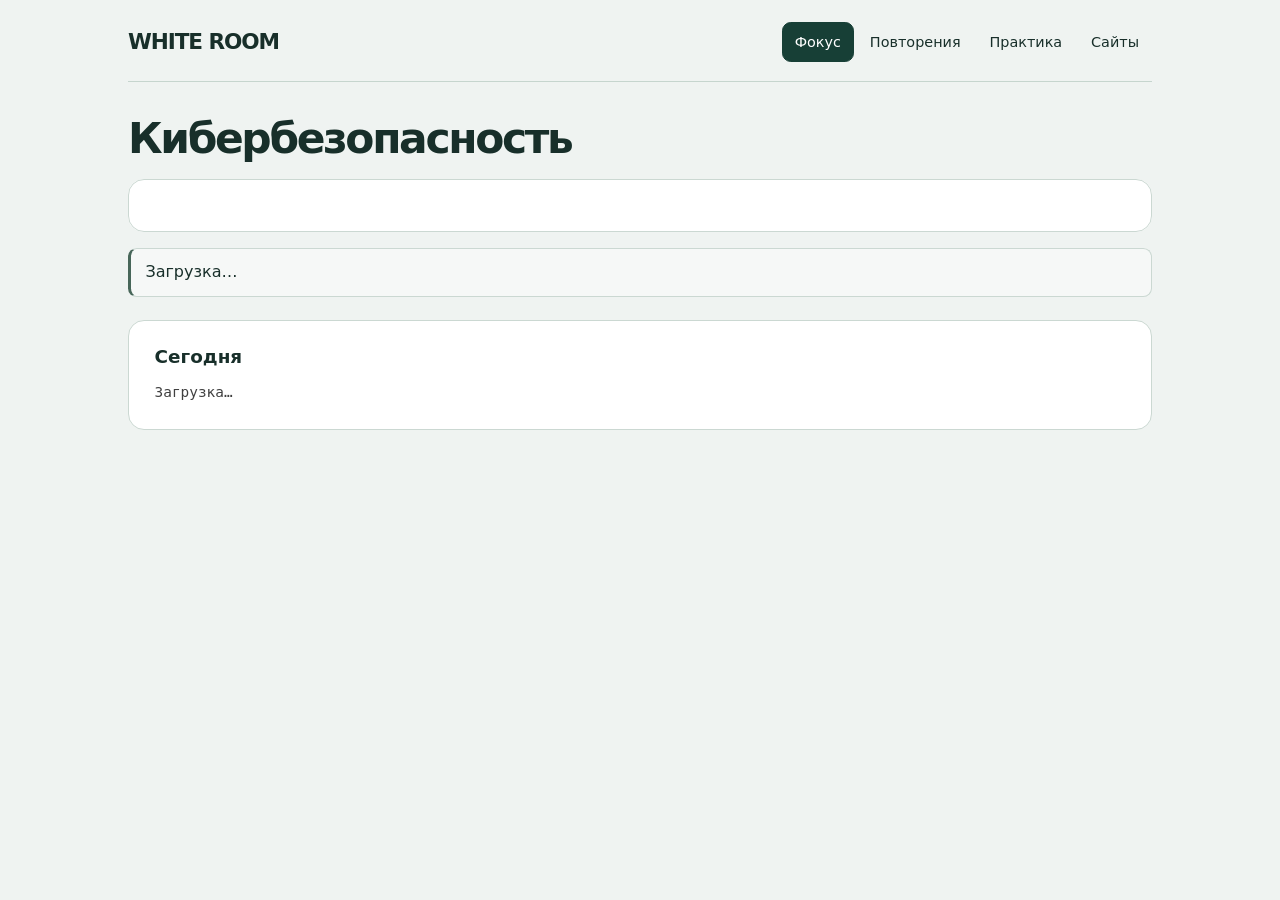
==== whiteroom-app/ui/index.html @ 2ef31a09 "Первый коммит: WHITE ROOM на этапе M1 Ядро на Rust (SQLite, FSRS, трекер окон, песочница, задачи pwn" ====
<!doctype html>
<html lang="ru">
<head>
  <meta charset="utf-8">
  <meta name="viewport" content="width=device-width, initial-scale=1">
  <title>WHITE ROOM</title>
  <link rel="stylesheet" href="style.css">
  <link rel="stylesheet" href="theme.css">
  <script src="app.js" defer></script>
</head>
<body>
  <main>
    <header>
      <h1>WHITE ROOM</h1>
      <nav aria-label="Разделы">
        <button type="button" aria-controls="study" aria-pressed="true">Фокус</button>
        <button type="button" aria-controls="reviews" aria-pressed="false">Повторения</button>
        <button type="button" aria-controls="practice" aria-pressed="false">Практика</button>
        <button type="button" aria-controls="sites" aria-pressed="false">Сайты</button>
      </nav>
    </header>
    <section id="study" aria-label="Сессия">
      <h2 class="section-title">Кибербезопасность</h2>
      <fieldset id="study-controls">
        <form id="start-study" hidden>
          <fieldset><legend>Режим фокуса</legend><div id="focus-modes"></div></fieldset>
          <div class="focus-settings">
            <label>Направление<select name="direction" required></select></label>
            <label>Тема сессии<input name="topic" placeholder="По желанию" maxlength="200"></label>
          </div>
          <fieldset><legend>Запись в этой сессии</legend>
            <label><input id="capture-window" type="checkbox"> Окна и их заголовки</label>
            <label><input id="capture-browser" type="checkbox"> Вкладки и выдержки с учебных сайтов</label>
          </fieldset>
          <button class="primary">Начать сессию</button>
        </form>
        <div id="active-study" hidden>
          <p id="active-focus"></p>
          <h2 id="study-topic"></h2>
          <div id="capture-status"></div>
          <p><time id="timer"></time></p>
          <button type="button" id="stop-study">Закончить</button>
        </div>
        <button type="button" id="reload-study" hidden>Обновить</button>
      </fieldset>
      <p class="notice" id="study-message" role="status">Загрузка…</p>
      <div id="study-summary" hidden>
        <h2>Активность за сессию</h2>
        <pre id="focus-log"></pre>
        <p>Дальше: <code>whiteroom review</code> — вопросы по сессии, <code>whiteroom practice pwn|math</code> — задача по теме (нужен ключ API).</p>
      </div>
      <section id="recent-focus" hidden>
        <h2>Последние фокус-сессии</h2><ul id="focus-history"></ul>
      </section>
      <section aria-labelledby="today-heading">
        <h2 id="today-heading">Сегодня</h2>
        <pre id="today" aria-live="polite">Загрузка…</pre>
      </section>
    </section>
    <section id="reviews" aria-label="Повторения" hidden>
      <fieldset id="review-content"></fieldset>
      <p class="notice" id="review-message" role="status"></p>
    </section>
    <section id="practice" aria-label="Практика" hidden>
      <fieldset id="practice-controls">
        <ul id="challenge-list"></ul>
        <div id="challenge-detail"></div>
      </fieldset>
      <p class="notice" id="practice-message" role="status"></p>
    </section>
    <section id="sites" aria-label="Сайты" hidden>
      <p>Блокируются в Chromium только во время сессии.</p>
      <fieldset id="site-controls">
        <form id="add-site">
          <label>Домен <input name="domain" placeholder="youtube.com" required></label>
          <button>Добавить</button>
        </form>
        <ul id="site-list"></ul>
      </fieldset>
      <p class="notice" id="sites-message" role="status"></p>
    </section>
  </main>
</body>
</html>
---- whiteroom-app/ui/style.css ----
:root {
  color-scheme: light;
  background: #fff;
  color: #171717;
  font-family: system-ui, sans-serif;
}

body {
  margin: 0;
}

main {
  max-width: 46rem;
  margin: 0 auto;
  padding: 3.75rem clamp(1.25rem, 6vw, 4rem);
}

header {
  display: flex;
  align-items: center;
  justify-content: space-between;
  flex-wrap: wrap;
  gap: 1rem;
  margin-bottom: 2.75rem;
}

h1 {
  margin: 0;
  font-size: clamp(2rem, 6vw, 3.5rem);
  font-weight: 650;
  letter-spacing: -0.055em;
  line-height: 1.05;
}

button {
  padding: 0.55rem 0.9rem;
  border: 1px solid #a3a3a3;
  background: #fff;
  color: inherit;
  font: inherit;
  font-size: 0.9rem;
  cursor: pointer;
}

button:hover:enabled {
  background: #f4f4f4;
}

button:disabled {
  opacity: 0.55;
  cursor: wait;
}

section {
  border-top: 1px solid #ddd;
  padding: 1.4rem 0 2rem;
}

h2 {
  margin: 0 0 0.85rem;
  font-size: 1.15rem;
  font-weight: 600;
}

pre {
  margin: 0;
  color: #404040;
  font: 0.9rem/1.6 ui-monospace, monospace;
  white-space: pre-wrap;
  overflow-wrap: anywhere;
}

nav, form, .command {
  display: flex;
  flex-wrap: wrap;
  align-items: center;
  gap: 0.65rem;
}

nav button[aria-pressed="true"],
nav button[aria-pressed="true"]:hover:enabled {
  border-color: #171717;
  background: #171717;
  color: #fff;
}

fieldset {
  border: 0;
  min-inline-size: 0;
  margin: 0;
  padding: 0;
}

input {
  box-sizing: border-box;
  max-width: 100%;
  padding: 0.5rem 0.65rem;
  border: 1px solid #a3a3a3;
  color: inherit;
  background: #fff;
  font: inherit;
}

input[type="number"] {
  width: 5rem;
}

p {
  line-height: 1.55;
  overflow-wrap: anywhere;
}

.notice:empty, [role="status"]:empty {
  display: none;
}

#study-summary, #study section, #challenge-detail:not(:empty), #review-content form {
  margin-top: 1.4rem;
}

#study > section {
  padding-bottom: 0;
}

#timer {
  font-variant-numeric: tabular-nums;
}

.prose {
  white-space: pre-wrap;
  overflow-wrap: anywhere;
}

ul {
  list-style: none;
  margin: 0;
  padding: 0;
}

#site-list li, .command {
  justify-content: space-between;
  border-bottom: 1px solid #ddd;
  padding: 0.65rem 0;
}

#site-list li {
  display: flex;
  align-items: center;
  gap: 1rem;
  overflow-wrap: anywhere;
}

.challenge {
  display: block;
  width: 100%;
  border: 0;
  border-bottom: 1px solid #ddd;
  padding: 0.65rem 0.5rem;
  text-align: left;
  overflow-wrap: anywhere;
}

.challenge[aria-expanded="true"] {
  background: #f4f4f4;
}

.challenge small {
  display: block;
  margin-top: 0.25rem;
  color: #555;
}

[hidden] {
  display: none !important;
}

:root {
  background: #eff3f1;
  color: #182f2a;
  font-family: "Inter", "Noto Sans", system-ui, sans-serif;
}
main { max-width: 64rem; padding: 1.4rem clamp(1rem, 4vw, 3rem) 3rem; }
header { margin-bottom: 2rem; border-bottom: 1px solid #c6d5ce; padding-bottom: 1.15rem; }
h1 { font-size: 1.35rem; font-weight: 800; letter-spacing: -.05em; }
nav { gap: .18rem; }
button, select, input { border-radius: .55rem; }
nav button { background: transparent; border-color: transparent; }
nav button[aria-pressed="true"], nav button[aria-pressed="true"]:hover:enabled { background: #173f36; border-color: #173f36; }
main > section { border: 0; padding: 0; }
.section-title { font-size: clamp(1.75rem, 4vw, 2.65rem); letter-spacing: -.055em; margin-bottom: 1rem; }
#study-controls, #recent-focus, #study-summary, #study > section, #reviews, #practice, #sites {
  background: #fff; border: 1px solid #cbd8d2; border-radius: 1rem; padding: clamp(1rem, 3vw, 1.6rem);
}
#start-study { display: grid; gap: 1.2rem; }
legend, .focus-settings label { font-size: .85rem; font-weight: 650; }
legend { margin-bottom: .65rem; }
#focus-modes { display: grid; grid-template-columns: repeat(3, minmax(0,1fr)); gap: .5rem; }
#focus-modes label { display: flex; align-items: center; gap: .6rem; padding: .9rem; border: 1px solid #cbd8d2; border-radius: .65rem; cursor: pointer; }
#focus-modes input { accent-color: #176552; margin: 0; }
#focus-modes label:has(:checked) { border-color: #25735f; background: #e5f4eb; color: #114d3d; }
.focus-settings { display: grid; grid-template-columns: 1fr 1fr; gap: .8rem; }
.focus-settings label { display: grid; gap: .35rem; }
.focus-settings select, .focus-settings input { width: 100%; min-width: 0; padding: .65rem; font: inherit; font-weight: 400; background: #fff; color: inherit; border: 1px solid #a6b9b0; }
.primary, #stop-study { justify-self: start; background: #185b49; border-color: #185b49; color: white; font-weight: 650; }
.primary:hover:enabled, #stop-study:hover:enabled { background: #104736; }
#active-focus, #focus-history span { color: #476659; font-size: .85rem; }
#timer { font-size: 2rem; letter-spacing: -.05em; }
#focus-history li { display: grid; gap: .25rem; padding: .6rem 0; overflow-wrap: anywhere; }
#focus-history li + li { border-top: 1px solid #dde5df; }
:focus-visible { outline: 3px solid #2978a4; outline-offset: 2px; }
@media (max-width: 600px) {
  #focus-modes { grid-template-columns: repeat(2,minmax(0,1fr)); }
  .focus-settings { grid-template-columns: 1fr; }
  header { margin-bottom: 1rem; }
}
---- whiteroom-app/ui/theme.css ----
/* Дополнительное оформление разделов WHITE ROOM. */

/* Навигация: четыре вкладки помещаются в одну строку и на 360 px. */
nav button { padding: .5rem .75rem; }
nav button:hover:enabled:not([aria-pressed="true"]) { background: #dfe9e4; }

/* Контролы: одинаковая высота; рамки ≥ 3:1 к белому (#a6b9b0 давал 2:1). */
button { min-height: 2.5rem; }
input:not([type="checkbox"], [type="radio"]), select { min-height: 2.75rem; border-color: #7d968b; }
.focus-settings select, .focus-settings input { border-color: #7d968b; font-size: .95rem; }
::placeholder { color: #5f7a6f; opacity: 1; }
fieldset:disabled input, fieldset:disabled select { opacity: .6; cursor: wait; }

/* Выбор режима — главный элемент формы. */
#start-study { gap: 1.4rem; }
#start-study legend { font-size: 1rem; font-weight: 700; margin-bottom: .75rem; }
#focus-modes { gap: .6rem; }
#focus-modes label {
  box-sizing: border-box; min-width: 0; min-height: 3.4rem; padding: .85rem 1rem;
  background: #f7faf8; font-size: 1rem; font-weight: 550; line-height: 1.3; overflow-wrap: break-word;
  transition: border-color .12s, background-color .12s, box-shadow .12s;
}
#focus-modes span { min-width: 0; }
#focus-modes input { flex: none; width: 1.1rem; height: 1.1rem; }
#study-controls:enabled #focus-modes label:hover { border-color: #7d968b; background: #fff; }
#focus-modes label:has(:checked),
#study-controls:enabled #focus-modes label:has(:checked):hover {
  border-color: #185b49; background: #e5f4eb; box-shadow: inset 0 0 0 1px #185b49; color: #114d3d;
}
/* Рамка фокуса — на всей карточке; где :has не работает, остаётся кольцо у радио. */
#focus-modes label:has(:focus-visible) { outline: 3px solid #2978a4; outline-offset: 2px; }
#focus-modes label:has(:focus-visible) input { outline: none; }
/* WebKitGTK 2.54 не даёт :focus-visible после стрелки в группе радио — кольцо пропадало; цена: кольцо видно и после клика. */
#focus-modes label:focus-within { outline: 3px solid #2978a4; outline-offset: 2px; }
#focus-modes label:focus-within input { outline: none; }
#study-controls:disabled #focus-modes label { opacity: .6; cursor: wait; }
.primary { min-height: 2.9rem; padding: .7rem 1.4rem; font-size: .95rem; }

/* Источники записи: столбик строк с галочкой; выключено по умолчанию. */
#start-study label:has(> [type="checkbox"]) {
  display: flex; align-items: flex-start; gap: .65rem; padding: .7rem .9rem; margin-top: .45rem;
  border: 1px solid #cbd8d2; border-radius: .65rem; line-height: 1.4; overflow-wrap: break-word; cursor: pointer;
}
#start-study [type="checkbox"] { flex: none; width: 1.1rem; height: 1.1rem; margin: .1rem 0 0; accent-color: #176552; }
#study-controls:enabled #start-study label:has(> [type="checkbox"]):hover { border-color: #7d968b; }
#start-study label:has(> :checked) { border-color: #185b49; background: #e5f4eb; color: #114d3d; }
#start-study label:has(> [type="checkbox"]:focus-visible) { outline: 3px solid #2978a4; outline-offset: 2px; }
#start-study label:has(> [type="checkbox"]:focus-visible) input { outline: none; }
#study-controls:disabled #start-study label:has(> [type="checkbox"]) { opacity: .6; cursor: wait; }

/* Статус источников в идущей сессии: подпись слева, кнопка отзыва справа. */
#capture-status p {
  display: flex; flex-wrap: wrap; align-items: center; justify-content: space-between; gap: .4rem .8rem;
  margin: 0; padding: .45rem 0; border-bottom: 1px solid #dde5df; color: #476659; font-size: .9rem;
}
#capture-status p:first-child { border-top: 1px solid #dde5df; margin-top: .4rem; }
#capture-status button { flex: none; }

/* Активная сессия: таймер крупно, длинная тема переносится. */
#active-study { display: grid; gap: .4rem; }
#active-study p, #active-study h2 { margin: 0; }
#study-topic { font-size: clamp(1.2rem, 3vw, 1.5rem); line-height: 1.3; overflow-wrap: anywhere; }
#timer { display: block; font-size: clamp(2.75rem, 10vw, 4.5rem); font-weight: 300; line-height: 1.1; color: #114d3d; }
#stop-study { justify-self: start; margin-top: .6rem; }

/* Сообщения: заметная плашка; ошибки и информация пока выглядят одинаково. */
.notice {
  margin: 1rem 0 0; padding: .7rem .9rem; border: 1px solid #cbd8d2; border-left: 3px solid #476659;
  border-radius: .55rem; background: #f6f8f7; overflow-wrap: anywhere;
}

/* Код и журналы. */
#focus-log, #review-content pre { padding: .75rem .9rem; border-radius: .5rem; background: #f4f7f5; }
code { overflow-wrap: anywhere; }

/* Формы ответа, флага и домена: подпись над полем не наезжает на рамку фокуса. */
#review-content label, #challenge-detail label, #add-site label {
  display: inline-flex; flex-wrap: wrap; align-items: center; gap: .4rem .6rem; max-width: 100%;
}
#review-content label input, #challenge-detail label input, #add-site input { flex: 1 1 12rem; min-width: 0; }
#review-content > button, #challenge-detail > button { margin-top: .5rem; }
#review-content form, #challenge-detail form { margin-top: .9rem; }

/* Практика: список задач. */
.challenge { border-radius: .5rem; border-bottom-color: #dde5df; padding: .75rem; }
.challenge:hover:enabled { background: #f2f6f4; }
.challenge[aria-expanded="true"], .challenge[aria-expanded="true"]:hover:enabled {
  background: #e5f4eb; box-shadow: inset 3px 0 #185b49;
}
.challenge small { color: #476659; }
.command { border-bottom-color: #dde5df; }
.command code { min-width: 0; }

/* Сайты: кнопка «Убрать» не сжимается в столбик. */
#site-list li { border-bottom-color: #dde5df; }
#site-list button, .command button { flex: none; }

@media (max-width: 420px) {
  #focus-modes { grid-template-columns: 1fr; }
  #focus-modes label { min-height: 0; padding: .75rem .9rem; }
  .primary, #stop-study { justify-self: stretch; }
  nav button { padding: .45rem .55rem; font-size: .85rem; }
}
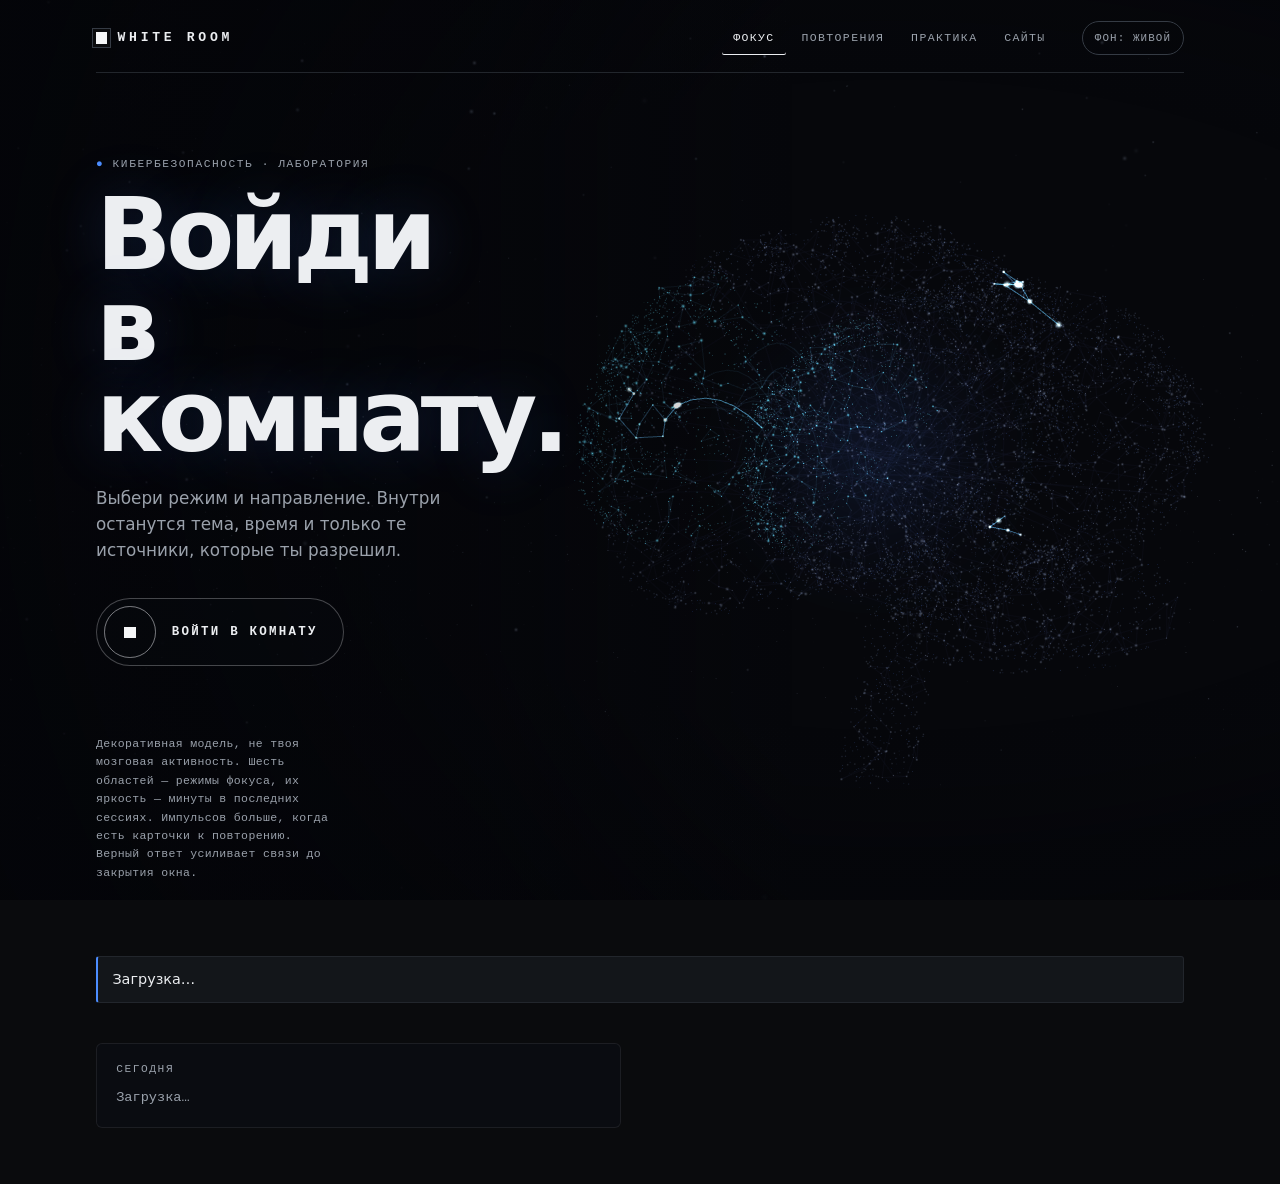
==== commit 91db1446: "Обновить интерфейс WHITE ROOM и добавить живой фон" ====
--- a/whiteroom-app/ui/index.html
+++ b/whiteroom-app/ui/index.html
@@ -6,27 +6,48 @@
   <title>WHITE ROOM</title>
   <link rel="stylesheet" href="style.css">
   <link rel="stylesheet" href="theme.css">
+  <script src="field.js" defer></script>
   <script src="app.js" defer></script>
 </head>
 <body>
+  <canvas id="field" aria-hidden="true"></canvas>
   <main>
     <header>
-      <h1>WHITE ROOM</h1>
+      <h1><span class="mark" aria-hidden="true"></span>WHITE ROOM</h1>
       <nav aria-label="Разделы">
         <button type="button" aria-controls="study" aria-pressed="true">Фокус</button>
         <button type="button" aria-controls="reviews" aria-pressed="false">Повторения</button>
         <button type="button" aria-controls="practice" aria-pressed="false">Практика</button>
         <button type="button" aria-controls="sites" aria-pressed="false">Сайты</button>
       </nav>
+      <button type="button" id="motion" class="motion">Фон: живой</button>
     </header>
     <section id="study" aria-label="Сессия">
-      <h2 class="section-title">Кибербезопасность</h2>
-      <fieldset id="study-controls">
+      <div class="stage">
+        <div class="deck">
+          <p class="eyebrow">Кибербезопасность · лаборатория</p>
+          <h2 class="section-title">Войди<br>в комнату.</h2>
+          <p class="lede">Выбери режим и направление. Внутри останутся тема, время и только те источники, которые ты разрешил.</p>
+          <button type="button" id="open-setup" class="enter"><span class="aperture" aria-hidden="true"></span>Войти в комнату</button>
+          <dl id="readouts" class="readouts"></dl>
+          <p class="legend">Декоративная модель, не твоя мозговая активность. Шесть областей — режимы фокуса, их яркость — минуты в последних сессиях. Импульсов больше, когда есть карточки к повторению. Верный ответ усиливает связи до закрытия окна.</p>
+        </div>
+        <fieldset id="study-controls">
         <form id="start-study" hidden>
+          <div class="protocol-head">
+            <p class="eyebrow">Протокол сессии</p>
+            <button type="button" id="close-setup">Назад</button>
+          </div>
           <fieldset><legend>Режим фокуса</legend><div id="focus-modes"></div></fieldset>
           <div class="focus-settings">
             <label>Направление<select name="direction" required></select></label>
             <label>Тема сессии<input name="topic" placeholder="По желанию" maxlength="200"></label>
+            <label>Цель по времени<select id="focus-goal">
+              <option value="0">Без лимита</option>
+              <option value="25">25 мин</option>
+              <option value="50">50 мин</option>
+              <option value="90">90 мин</option>
+            </select></label>
           </div>
           <fieldset><legend>Запись в этой сессии</legend>
             <label><input id="capture-window" type="checkbox"> Окна и их заголовки</label>
@@ -37,25 +58,36 @@
         <div id="active-study" hidden>
           <p id="active-focus"></p>
           <h2 id="study-topic"></h2>
+          <div class="dial">
+            <svg viewBox="0 0 200 200" aria-hidden="true">
+              <circle class="track" cx="100" cy="100" r="94"></circle>
+              <circle id="dial-progress" class="progress" cx="100" cy="100" r="94" pathLength="1"></circle>
+            </svg>
+            <p><time id="timer"></time></p>
+            <p id="dial-goal"></p>
+          </div>
           <div id="capture-status"></div>
-          <p><time id="timer"></time></p>
           <button type="button" id="stop-study">Закончить</button>
         </div>
-        <button type="button" id="reload-study" hidden>Обновить</button>
-      </fieldset>
+        </fieldset>
+      </div>
+      <button type="button" id="skip-entry">Пропустить переход · Esc</button>
+      <button type="button" id="reload-study" hidden>Обновить</button>
       <p class="notice" id="study-message" role="status">Загрузка…</p>
       <div id="study-summary" hidden>
         <h2>Активность за сессию</h2>
         <pre id="focus-log"></pre>
         <p>Дальше: <code>whiteroom review</code> — вопросы по сессии, <code>whiteroom practice pwn|math</code> — задача по теме (нужен ключ API).</p>
       </div>
-      <section id="recent-focus" hidden>
-        <h2>Последние фокус-сессии</h2><ul id="focus-history"></ul>
-      </section>
-      <section aria-labelledby="today-heading">
-        <h2 id="today-heading">Сегодня</h2>
-        <pre id="today" aria-live="polite">Загрузка…</pre>
-      </section>
+      <div class="logs">
+        <section id="recent-focus" hidden>
+          <h2>Последние фокус-сессии</h2><ul id="focus-history"></ul>
+        </section>
+        <section aria-labelledby="today-heading">
+          <h2 id="today-heading">Сегодня</h2>
+          <pre id="today" aria-live="polite">Загрузка…</pre>
+        </section>
+      </div>
     </section>
     <section id="reviews" aria-label="Повторения" hidden>
       <fieldset id="review-content"></fieldset>
--- a/whiteroom-app/ui/style.css
+++ b/whiteroom-app/ui/style.css
@@ -1,18 +1,70 @@
+/* WHITE ROOM: токены и базовая разметка. Снаружи графитовая лаборатория, внутри сессии белая комната. */
 :root {
+  color-scheme: dark;
+  --bg: #0a0b0d;
+  --bg-2: #101215;
+  --surface: #13161a;
+  --line: #22262c;
+  --line-strong: #353b44;
+  --control-line: #646b76;
+  --text: #eceef1;
+  --muted: #9aa1ab;
+  --faint: #5d646e;
+  --accent: #4c8dff;
+  --accent-soft: rgba(76, 141, 255, .12);
+  --cyan: #62d3e4;
+  --silver: #c4cad2;
+  --door: #f5f6f7;
+  --door-text: #0a0b0d;
+  --ring: #62d3e4;
+
+  --room-bg: #f5f6f7;
+  --room-text: #0b0c0e;
+  --room-muted: #4f5660;
+  --room-line: #d6d9de;
+  --room-accent: #1d5bd8;
+
+  --sans: "Inter", "Adwaita Sans", "Noto Sans", system-ui, sans-serif;
+  --mono: "JetBrains Mono", "JetBrainsMono NF", "iA Writer Mono S", "Noto Sans Mono", ui-monospace, monospace;
+  --radius: 3px;
+  --ease: cubic-bezier(.76, 0, .24, 1);
+
+  background: var(--bg);
+  color: var(--text);
+  font-family: var(--sans);
+}
+
+body {
+  margin: 0;
+  min-height: 100vh;
+  background: var(--bg);
+  color: var(--text);
+  transition: background-color .5s var(--ease), color .5s var(--ease);
+}
+
+/* Внутри сессии меняются только токены, компоненты подстраиваются сами. */
+body.in-room {
   color-scheme: light;
-  background: #fff;
-  color: #171717;
-  font-family: system-ui, sans-serif;
-}
-
-body {
-  margin: 0;
+  --bg: var(--room-bg);
+  --bg-2: #eceef0;
+  --surface: #fff;
+  --line: var(--room-line);
+  --line-strong: #b9bec5;
+  --control-line: #7a818b;
+  --text: var(--room-text);
+  --muted: var(--room-muted);
+  --faint: #9aa0a8;
+  --accent: var(--room-accent);
+  --accent-soft: rgba(29, 91, 216, .08);
+  --door: var(--room-text);
+  --door-text: var(--room-bg);
+  --ring: var(--room-accent);
 }
 
 main {
-  max-width: 46rem;
+  max-width: 68rem;
   margin: 0 auto;
-  padding: 3.75rem clamp(1.25rem, 6vw, 4rem);
+  padding: 1.25rem clamp(1rem, 4vw, 3rem) 3.5rem;
 }
 
 header {
@@ -20,196 +72,138 @@
   align-items: center;
   justify-content: space-between;
   flex-wrap: wrap;
-  gap: 1rem;
-  margin-bottom: 2.75rem;
+  gap: .75rem 1.5rem;
+  margin-bottom: clamp(1.5rem, 5vw, 3rem);
+  padding-bottom: 1rem;
+  border-bottom: 1px solid var(--line);
 }
 
 h1 {
-  margin: 0;
-  font-size: clamp(2rem, 6vw, 3.5rem);
-  font-weight: 650;
-  letter-spacing: -0.055em;
-  line-height: 1.05;
-}
-
-button {
-  padding: 0.55rem 0.9rem;
-  border: 1px solid #a3a3a3;
-  background: #fff;
+  display: flex;
+  align-items: center;
+  gap: .65rem;
+  margin: 0;
+  font: 600 .82rem/1 var(--mono);
+  letter-spacing: .28em;
+}
+
+h2 {
+  margin: 0 0 .85rem;
+  font-size: 1.05rem;
+  font-weight: 600;
+  letter-spacing: -.01em;
+}
+
+p {
+  line-height: 1.55;
+  overflow-wrap: anywhere;
+}
+
+pre {
+  margin: 0;
+  color: var(--muted);
+  font: .85rem/1.65 var(--mono);
+  white-space: pre-wrap;
+  overflow-wrap: anywhere;
+}
+
+code {
+  font-family: var(--mono);
+  font-size: .9em;
+  color: var(--text);
+  overflow-wrap: anywhere;
+}
+
+button, input, select {
+  box-sizing: border-box;
+  max-width: 100%;
+  border: 1px solid var(--control-line);
+  border-radius: var(--radius);
+  background: transparent;
   color: inherit;
   font: inherit;
-  font-size: 0.9rem;
+}
+
+button {
+  min-height: 2.5rem;
+  padding: .55rem .95rem;
+  font-size: .88rem;
   cursor: pointer;
+  transition: background-color .15s, border-color .15s, color .15s;
 }
 
 button:hover:enabled {
-  background: #f4f4f4;
+  border-color: var(--text);
+  background: var(--accent-soft);
 }
 
 button:disabled {
-  opacity: 0.55;
+  opacity: .55;
   cursor: wait;
 }
 
-section {
-  border-top: 1px solid #ddd;
-  padding: 1.4rem 0 2rem;
-}
-
-h2 {
-  margin: 0 0 0.85rem;
-  font-size: 1.15rem;
-  font-weight: 600;
-}
-
-pre {
-  margin: 0;
-  color: #404040;
-  font: 0.9rem/1.6 ui-monospace, monospace;
-  white-space: pre-wrap;
-  overflow-wrap: anywhere;
+input:not([type="checkbox"], [type="radio"]), select {
+  min-height: 2.75rem;
+  padding: .55rem .7rem;
+  background: var(--bg-2);
+}
+
+select option {
+  background: var(--bg-2);
+  color: var(--text);
+}
+
+input[type="number"] {
+  width: 5.5rem;
+}
+
+::placeholder {
+  color: var(--muted);
+  opacity: 1;
+}
+
+fieldset {
+  min-inline-size: 0;
+  margin: 0;
+  padding: 0;
+  border: 0;
+}
+
+legend {
+  padding: 0;
+}
+
+ul {
+  list-style: none;
+  margin: 0;
+  padding: 0;
 }
 
 nav, form, .command {
   display: flex;
   flex-wrap: wrap;
   align-items: center;
-  gap: 0.65rem;
-}
-
-nav button[aria-pressed="true"],
-nav button[aria-pressed="true"]:hover:enabled {
-  border-color: #171717;
-  background: #171717;
-  color: #fff;
-}
-
-fieldset {
-  border: 0;
-  min-inline-size: 0;
-  margin: 0;
-  padding: 0;
-}
-
-input {
-  box-sizing: border-box;
-  max-width: 100%;
-  padding: 0.5rem 0.65rem;
-  border: 1px solid #a3a3a3;
-  color: inherit;
-  background: #fff;
-  font: inherit;
-}
-
-input[type="number"] {
-  width: 5rem;
-}
-
-p {
-  line-height: 1.55;
-  overflow-wrap: anywhere;
+  gap: .65rem;
+}
+
+:focus-visible {
+  outline: 2px solid var(--ring);
+  outline-offset: 3px;
 }
 
 .notice:empty, [role="status"]:empty {
   display: none;
 }
 
-#study-summary, #study section, #challenge-detail:not(:empty), #review-content form {
-  margin-top: 1.4rem;
-}
-
-#study > section {
-  padding-bottom: 0;
+.prose {
+  white-space: pre-wrap;
+  overflow-wrap: anywhere;
 }
 
 #timer {
   font-variant-numeric: tabular-nums;
 }
 
-.prose {
-  white-space: pre-wrap;
-  overflow-wrap: anywhere;
-}
-
-ul {
-  list-style: none;
-  margin: 0;
-  padding: 0;
-}
-
-#site-list li, .command {
-  justify-content: space-between;
-  border-bottom: 1px solid #ddd;
-  padding: 0.65rem 0;
-}
-
-#site-list li {
-  display: flex;
-  align-items: center;
-  gap: 1rem;
-  overflow-wrap: anywhere;
-}
-
-.challenge {
-  display: block;
-  width: 100%;
-  border: 0;
-  border-bottom: 1px solid #ddd;
-  padding: 0.65rem 0.5rem;
-  text-align: left;
-  overflow-wrap: anywhere;
-}
-
-.challenge[aria-expanded="true"] {
-  background: #f4f4f4;
-}
-
-.challenge small {
-  display: block;
-  margin-top: 0.25rem;
-  color: #555;
-}
-
 [hidden] {
   display: none !important;
 }
-
-:root {
-  background: #eff3f1;
-  color: #182f2a;
-  font-family: "Inter", "Noto Sans", system-ui, sans-serif;
-}
-main { max-width: 64rem; padding: 1.4rem clamp(1rem, 4vw, 3rem) 3rem; }
-header { margin-bottom: 2rem; border-bottom: 1px solid #c6d5ce; padding-bottom: 1.15rem; }
-h1 { font-size: 1.35rem; font-weight: 800; letter-spacing: -.05em; }
-nav { gap: .18rem; }
-button, select, input { border-radius: .55rem; }
-nav button { background: transparent; border-color: transparent; }
-nav button[aria-pressed="true"], nav button[aria-pressed="true"]:hover:enabled { background: #173f36; border-color: #173f36; }
-main > section { border: 0; padding: 0; }
-.section-title { font-size: clamp(1.75rem, 4vw, 2.65rem); letter-spacing: -.055em; margin-bottom: 1rem; }
-#study-controls, #recent-focus, #study-summary, #study > section, #reviews, #practice, #sites {
-  background: #fff; border: 1px solid #cbd8d2; border-radius: 1rem; padding: clamp(1rem, 3vw, 1.6rem);
-}
-#start-study { display: grid; gap: 1.2rem; }
-legend, .focus-settings label { font-size: .85rem; font-weight: 650; }
-legend { margin-bottom: .65rem; }
-#focus-modes { display: grid; grid-template-columns: repeat(3, minmax(0,1fr)); gap: .5rem; }
-#focus-modes label { display: flex; align-items: center; gap: .6rem; padding: .9rem; border: 1px solid #cbd8d2; border-radius: .65rem; cursor: pointer; }
-#focus-modes input { accent-color: #176552; margin: 0; }
-#focus-modes label:has(:checked) { border-color: #25735f; background: #e5f4eb; color: #114d3d; }
-.focus-settings { display: grid; grid-template-columns: 1fr 1fr; gap: .8rem; }
-.focus-settings label { display: grid; gap: .35rem; }
-.focus-settings select, .focus-settings input { width: 100%; min-width: 0; padding: .65rem; font: inherit; font-weight: 400; background: #fff; color: inherit; border: 1px solid #a6b9b0; }
-.primary, #stop-study { justify-self: start; background: #185b49; border-color: #185b49; color: white; font-weight: 650; }
-.primary:hover:enabled, #stop-study:hover:enabled { background: #104736; }
-#active-focus, #focus-history span { color: #476659; font-size: .85rem; }
-#timer { font-size: 2rem; letter-spacing: -.05em; }
-#focus-history li { display: grid; gap: .25rem; padding: .6rem 0; overflow-wrap: anywhere; }
-#focus-history li + li { border-top: 1px solid #dde5df; }
-:focus-visible { outline: 3px solid #2978a4; outline-offset: 2px; }
-@media (max-width: 600px) {
-  #focus-modes { grid-template-columns: repeat(2,minmax(0,1fr)); }
-  .focus-settings { grid-template-columns: 1fr; }
-  header { margin-bottom: 1rem; }
-}
--- a/whiteroom-app/ui/theme.css
+++ b/whiteroom-app/ui/theme.css
@@ -1,103 +1,358 @@
-/* Дополнительное оформление разделов WHITE ROOM. */
-
-/* Навигация: четыре вкладки помещаются в одну строку и на 360 px. */
-nav button { padding: .5rem .75rem; }
-nav button:hover:enabled:not([aria-pressed="true"]) { background: #dfe9e4; }
-
-/* Контролы: одинаковая высота; рамки ≥ 3:1 к белому (#a6b9b0 давал 2:1). */
-button { min-height: 2.5rem; }
-input:not([type="checkbox"], [type="radio"]), select { min-height: 2.75rem; border-color: #7d968b; }
-.focus-settings select, .focus-settings input { border-color: #7d968b; font-size: .95rem; }
-::placeholder { color: #5f7a6f; opacity: 1; }
-fieldset:disabled input, fieldset:disabled select { opacity: .6; cursor: wait; }
-
-/* Выбор режима — главный элемент формы. */
-#start-study { gap: 1.4rem; }
-#start-study legend { font-size: 1rem; font-weight: 700; margin-bottom: .75rem; }
-#focus-modes { gap: .6rem; }
+/* Компоненты WHITE ROOM: шапка, карта, вход в комнату, сессия и разделы. */
+
+/* Шапка: знак — белый квадрат, сама комната. */
+.mark {
+  width: .7rem;
+  height: .7rem;
+  background: var(--door);
+  box-shadow: 0 0 0 3px var(--bg), 0 0 0 4px var(--line-strong);
+}
+nav { gap: .15rem; }
+nav button {
+  min-height: 2.25rem;
+  padding: .4rem .7rem;
+  border-color: transparent;
+  color: var(--muted);
+  font: 500 .72rem/1 var(--mono);
+  letter-spacing: .12em;
+  text-transform: uppercase;
+}
+nav button:hover:enabled { border-color: transparent; background: none; color: var(--text); }
+nav button[aria-pressed="true"],
+nav button[aria-pressed="true"]:hover:enabled {
+  border-color: transparent;
+  background: none;
+  color: var(--text);
+  box-shadow: inset 0 -1px var(--text);
+}
+
+.eyebrow, legend, .focus-settings label, #active-focus, #dial-goal, .readouts dt, .logs h2 {
+  font: 500 .7rem/1.4 var(--mono);
+  letter-spacing: .14em;
+  text-transform: uppercase;
+  color: var(--muted);
+}
+.eyebrow { margin: 0 0 1rem; }
+.eyebrow::before { content: "● "; color: var(--accent); }
+.section-title {
+  margin: 0;
+  font-size: clamp(2.3rem, 6.5vw, 4.4rem);
+  font-weight: 600;
+  line-height: .98;
+  letter-spacing: -.045em;
+}
+.lede { max-width: 34ch; margin: 1.4rem 0 2.2rem; color: var(--muted); font-size: 1.05rem; }
+
+.readouts {
+  max-width: 30rem;
+  margin-top: 2.6rem !important;
+  display: grid;
+  grid-template-columns: repeat(3, minmax(0, 1fr));
+  grid-auto-flow: column;
+  grid-template-rows: auto auto;
+  gap: .3rem 1rem;
+  margin: 0;
+}
+.readouts dt { padding-top: .7rem; border-top: 1px solid var(--line-strong); }
+.readouts dd {
+  margin: 0;
+  font: 300 clamp(1.5rem, 4vw, 2.1rem)/1.1 var(--mono);
+  font-variant-numeric: tabular-nums;
+  overflow-wrap: anywhere;
+}
+.readouts small { display: block; margin-top: .2rem; color: var(--muted); font-size: .7rem; letter-spacing: .04em; }
+
+/* Протокол входа. */
+#start-study { display: grid; gap: 1.6rem; }
+legend { margin-bottom: .8rem; }
+#focus-modes { display: grid; grid-template-columns: repeat(2, minmax(0, 1fr)); gap: .5rem; counter-reset: mode; }
 #focus-modes label {
-  box-sizing: border-box; min-width: 0; min-height: 3.4rem; padding: .85rem 1rem;
-  background: #f7faf8; font-size: 1rem; font-weight: 550; line-height: 1.3; overflow-wrap: break-word;
-  transition: border-color .12s, background-color .12s, box-shadow .12s;
+  position: relative; display: flex; align-items: center; gap: .7rem; box-sizing: border-box;
+  min-width: 0; min-height: 3.6rem; padding: .85rem 1rem;
+  border: 1px solid var(--line-strong); border-radius: var(--radius); background: var(--surface);
+  font-weight: 550; line-height: 1.3; overflow-wrap: break-word; cursor: pointer; counter-increment: mode;
+  transition: border-color .15s, background-color .15s, box-shadow .15s;
+}
+#focus-modes label::after {
+  content: counter(mode, decimal-leading-zero); margin-left: auto;
+  font: .68rem var(--mono); color: var(--faint);
 }
 #focus-modes span { min-width: 0; }
-#focus-modes input { flex: none; width: 1.1rem; height: 1.1rem; }
-#study-controls:enabled #focus-modes label:hover { border-color: #7d968b; background: #fff; }
+#focus-modes input { flex: none; width: 1rem; height: 1rem; margin: 0; accent-color: var(--accent); }
+#study-controls:enabled #focus-modes label:hover { border-color: var(--silver); }
 #focus-modes label:has(:checked),
 #study-controls:enabled #focus-modes label:has(:checked):hover {
-  border-color: #185b49; background: #e5f4eb; box-shadow: inset 0 0 0 1px #185b49; color: #114d3d;
-}
+  border-color: var(--accent); background: var(--accent-soft); box-shadow: inset 3px 0 var(--accent);
+}
+#focus-modes label:has(:checked)::after { color: var(--accent); }
 /* Рамка фокуса — на всей карточке; где :has не работает, остаётся кольцо у радио. */
-#focus-modes label:has(:focus-visible) { outline: 3px solid #2978a4; outline-offset: 2px; }
+#focus-modes label:has(:focus-visible) { outline: 2px solid var(--ring); outline-offset: 3px; }
 #focus-modes label:has(:focus-visible) input { outline: none; }
 /* WebKitGTK 2.54 не даёт :focus-visible после стрелки в группе радио — кольцо пропадало; цена: кольцо видно и после клика. */
-#focus-modes label:focus-within { outline: 3px solid #2978a4; outline-offset: 2px; }
+#focus-modes label:focus-within { outline: 2px solid var(--ring); outline-offset: 3px; }
 #focus-modes label:focus-within input { outline: none; }
 #study-controls:disabled #focus-modes label { opacity: .6; cursor: wait; }
-.primary { min-height: 2.9rem; padding: .7rem 1.4rem; font-size: .95rem; }
-
-/* Источники записи: столбик строк с галочкой; выключено по умолчанию. */
+
+.focus-settings { display: grid; grid-template-columns: 1fr 1fr; gap: .8rem; }
+.focus-settings label:nth-child(2) { grid-column: 1 / -1; grid-row: 1; }
+.focus-settings label { display: grid; gap: .45rem; }
+.focus-settings select, .focus-settings input { width: 100%; min-width: 0; font: 400 1rem var(--sans); font-size: .95rem; letter-spacing: 0; text-transform: none; color: var(--text); }
+fieldset:disabled input, fieldset:disabled select { opacity: .6; cursor: wait; }
+
+/* Источники записи: строка с галочкой, выключено по умолчанию. */
 #start-study label:has(> [type="checkbox"]) {
-  display: flex; align-items: flex-start; gap: .65rem; padding: .7rem .9rem; margin-top: .45rem;
-  border: 1px solid #cbd8d2; border-radius: .65rem; line-height: 1.4; overflow-wrap: break-word; cursor: pointer;
-}
-#start-study [type="checkbox"] { flex: none; width: 1.1rem; height: 1.1rem; margin: .1rem 0 0; accent-color: #176552; }
-#study-controls:enabled #start-study label:has(> [type="checkbox"]):hover { border-color: #7d968b; }
-#start-study label:has(> :checked) { border-color: #185b49; background: #e5f4eb; color: #114d3d; }
-#start-study label:has(> [type="checkbox"]:focus-visible) { outline: 3px solid #2978a4; outline-offset: 2px; }
+  display: flex; align-items: flex-start; gap: .7rem; margin-top: .45rem; padding: .75rem .95rem;
+  border: 1px solid var(--line-strong); border-radius: var(--radius); line-height: 1.4; overflow-wrap: break-word; cursor: pointer;
+}
+#start-study [type="checkbox"] { flex: none; width: 1rem; height: 1rem; margin: .15rem 0 0; accent-color: var(--accent); }
+#study-controls:enabled #start-study label:has(> [type="checkbox"]):hover { border-color: var(--silver); }
+#start-study label:has(> :checked) { border-color: var(--accent); background: var(--accent-soft); }
+#start-study label:has(> [type="checkbox"]:focus-visible) { outline: 2px solid var(--ring); outline-offset: 3px; }
 #start-study label:has(> [type="checkbox"]:focus-visible) input { outline: none; }
 #study-controls:disabled #start-study label:has(> [type="checkbox"]) { opacity: .6; cursor: wait; }
 
-/* Статус источников в идущей сессии: подпись слева, кнопка отзыва справа. */
+/* Дверь: единственная белая плоскость снаружи. */
+.primary {
+  justify-self: start; min-height: 3rem; padding: .75rem 1.6rem;
+  border-color: var(--door); background: var(--door); color: var(--door-text);
+  font: 600 .78rem/1 var(--mono); letter-spacing: .16em; text-transform: uppercase;
+}
+.primary:hover:enabled { border-color: var(--door); background: var(--door); color: var(--door-text); box-shadow: 0 0 0 4px var(--bg), 0 0 0 5px var(--door); }
+
+/* Журналы под формой. */
+.logs { display: grid; grid-template-columns: 1fr 1fr; gap: clamp(1rem, 3vw, 2.5rem); margin-top: 2.5rem; }
+.logs > section { min-width: 0; padding-top: 1rem; border-top: 1px solid var(--line); }
+.logs h2 { margin-bottom: .6rem; }
+#focus-history li { display: grid; gap: .2rem; padding: .65rem 0; overflow-wrap: anywhere; }
+#focus-history li + li { border-top: 1px solid var(--line); }
+#focus-history span { color: var(--muted); font: .74rem var(--mono); }
+#study-summary { margin-top: 2rem; padding: 1.25rem; border: 1px solid var(--line); border-radius: var(--radius); background: var(--surface); }
+
+/* Сообщения. */
+.notice {
+  margin: 1.25rem 0 0; padding: .7rem .9rem; border: 1px solid var(--line); border-left: 2px solid var(--accent);
+  border-radius: var(--radius); background: var(--surface); font-size: .9rem; overflow-wrap: anywhere;
+}
+
+/* ───── Комната: всё лишнее уходит, тема и время в центре. ───── */
+body.in-room header nav { opacity: .6; transition: opacity .3s; }
+body.in-room header nav:hover, body.in-room header nav:focus-within { opacity: 1; }
+#active-study {
+  display: grid; justify-items: center; gap: 1rem; min-height: calc(100vh - 10rem);
+  align-content: center; text-align: center;
+}
+/* Содержимое комнаты проявляется, когда свет уже наполовину сменился. */
+#active-study > * { margin: 0; animation: settle .8s var(--ease) .45s both; }
+#active-study > :nth-child(2) { animation-delay: .53s; }
+#active-study > :nth-child(3) { animation-delay: .61s; }
+#active-study > :nth-child(n+4) { animation-delay: .71s; }
+#study-topic {
+  max-width: 22ch; font-size: clamp(1.9rem, 6vw, 3.6rem); font-weight: 600; line-height: 1.05;
+  letter-spacing: -.04em; overflow-wrap: anywhere;
+}
+.dial { position: relative; display: grid; place-content: center; gap: .3rem; width: min(70vw, 19rem); aspect-ratio: 1; margin: 1rem 0; }
+.dial svg { position: absolute; inset: 0; width: 100%; height: 100%; transform: rotate(-90deg); }
+.dial .track { fill: none; stroke: var(--line); stroke-width: 1; }
+.dial .progress {
+  fill: none; stroke: var(--text); stroke-width: 2; stroke-linecap: round;
+  stroke-dasharray: 1; stroke-dashoffset: 1; transition: stroke-dashoffset 1s linear;
+}
+.is-free .dial .progress { stroke: var(--accent); stroke-width: 1; }
+.is-done .dial .progress { stroke: var(--accent); }
+.dial p { margin: 0; }
+#timer { display: block; font: 200 clamp(2rem, 9vw, 3.1rem)/1 var(--mono); letter-spacing: -.03em; }
+#capture-status { display: grid; gap: .35rem; width: min(100%, 28rem); }
 #capture-status p {
   display: flex; flex-wrap: wrap; align-items: center; justify-content: space-between; gap: .4rem .8rem;
-  margin: 0; padding: .45rem 0; border-bottom: 1px solid #dde5df; color: #476659; font-size: .9rem;
-}
-#capture-status p:first-child { border-top: 1px solid #dde5df; margin-top: .4rem; }
-#capture-status button { flex: none; }
-
-/* Активная сессия: таймер крупно, длинная тема переносится. */
-#active-study { display: grid; gap: .4rem; }
-#active-study p, #active-study h2 { margin: 0; }
-#study-topic { font-size: clamp(1.2rem, 3vw, 1.5rem); line-height: 1.3; overflow-wrap: anywhere; }
-#timer { display: block; font-size: clamp(2.75rem, 10vw, 4.5rem); font-weight: 300; line-height: 1.1; color: #114d3d; }
-#stop-study { justify-self: start; margin-top: .6rem; }
-
-/* Сообщения: заметная плашка; ошибки и информация пока выглядят одинаково. */
-.notice {
-  margin: 1rem 0 0; padding: .7rem .9rem; border: 1px solid #cbd8d2; border-left: 3px solid #476659;
-  border-radius: .55rem; background: #f6f8f7; overflow-wrap: anywhere;
-}
-
-/* Код и журналы. */
-#focus-log, #review-content pre { padding: .75rem .9rem; border-radius: .5rem; background: #f4f7f5; }
-code { overflow-wrap: anywhere; }
-
-/* Формы ответа, флага и домена: подпись над полем не наезжает на рамку фокуса. */
+  margin: 0; padding: .45rem 0; border-bottom: 1px solid var(--line); color: var(--muted); font: .76rem var(--mono); text-align: left;
+}
+#capture-status p:first-child { border-top: 1px solid var(--line); }
+#capture-status button { flex: none; min-height: 2.25rem; font-size: .76rem; }
+#stop-study { margin-top: .75rem; padding: .7rem 1.8rem; border-color: var(--text); font: 600 .76rem/1 var(--mono); letter-spacing: .16em; text-transform: uppercase; }
+
+/* ───── Разделы: повторения, практика, сайты. ───── */
+#reviews, #practice, #sites { animation: rise .45s var(--ease) both; }
+#review-content, #practice-controls, #site-controls { padding: clamp(1rem, 3vw, 1.6rem); border: 1px solid var(--line); border-radius: var(--radius); background: var(--surface); }
+#review-content > p:first-child { margin-top: 0; color: var(--muted); font: .74rem var(--mono); letter-spacing: .1em; text-transform: uppercase; }
+#review-content h2.prose, #challenge-detail h2 { font-size: clamp(1.2rem, 3vw, 1.55rem); line-height: 1.3; letter-spacing: -.02em; }
+#focus-log, #review-content pre { padding: .8rem 1rem; border: 1px solid var(--line); border-radius: var(--radius); background: var(--bg-2); }
 #review-content label, #challenge-detail label, #add-site label {
   display: inline-flex; flex-wrap: wrap; align-items: center; gap: .4rem .6rem; max-width: 100%;
 }
 #review-content label input, #challenge-detail label input, #add-site input { flex: 1 1 12rem; min-width: 0; }
 #review-content > button, #challenge-detail > button { margin-top: .5rem; }
-#review-content form, #challenge-detail form { margin-top: .9rem; }
-
-/* Практика: список задач. */
-.challenge { border-radius: .5rem; border-bottom-color: #dde5df; padding: .75rem; }
-.challenge:hover:enabled { background: #f2f6f4; }
-.challenge[aria-expanded="true"], .challenge[aria-expanded="true"]:hover:enabled {
-  background: #e5f4eb; box-shadow: inset 3px 0 #185b49;
-}
-.challenge small { color: #476659; }
-.command { border-bottom-color: #dde5df; }
+#review-content form, #challenge-detail form { margin-top: 1rem; }
+#review-content form > button, #challenge-detail form > button, #add-site > button { border-color: var(--door); background: var(--door); color: var(--door-text); }
+
+#challenge-list li + li { border-top: 1px solid var(--line); }
+.challenge {
+  display: block; width: 100%; padding: .8rem .75rem; border: 0; border-radius: 0;
+  text-align: left; font-size: .95rem; overflow-wrap: anywhere;
+}
+.challenge:hover:enabled { border: 0; background: var(--accent-soft); }
+.challenge[aria-expanded="true"], .challenge[aria-expanded="true"]:hover:enabled { background: var(--accent-soft); box-shadow: inset 2px 0 var(--accent); }
+.challenge small { display: block; margin-top: .3rem; color: var(--muted); font: .72rem var(--mono); }
+#challenge-detail:not(:empty) { margin-top: 1.5rem; padding-top: 1.5rem; border-top: 1px solid var(--line); }
+.command { justify-content: space-between; padding: .65rem 0; border-bottom: 1px solid var(--line); }
 .command code { min-width: 0; }
-
-/* Сайты: кнопка «Убрать» не сжимается в столбик. */
-#site-list li { border-bottom-color: #dde5df; }
+#sites > p:first-child { margin-top: 0; color: var(--muted); }
+#site-list { margin-top: 1rem; }
+#site-list li { display: flex; align-items: center; justify-content: space-between; gap: 1rem; padding: .65rem 0; border-bottom: 1px solid var(--line); font-family: var(--mono); font-size: .88rem; overflow-wrap: anywhere; }
 #site-list button, .command button { flex: none; }
 
+/* ───── Движение. ───── */
+@keyframes rise { from { opacity: 0; transform: translateY(10px); } }
+@keyframes settle { from { opacity: 0; transform: translateY(14px); filter: blur(4px); } }
+@keyframes appear { from { opacity: 0; } }
+@keyframes drift { to { transform: rotate(360deg); } }
+@keyframes pulse { 0% { opacity: .7; transform: scale(1); } 100% { opacity: 0; transform: scale(1.6); } }
+
+@media (prefers-reduced-motion: reduce) {
+  *, *::before, *::after { animation: none !important; transition: none !important; }
+}
+
+@media (max-width: 760px) {
+  .deck { padding-top: 28vh; }
+  .lede { margin-bottom: 1.6rem; }
+  body.setup #study-controls { padding: 1.1rem; }
+  #focus-modes { grid-template-columns: repeat(2, minmax(0, 1fr)); }
+  .focus-settings { grid-template-columns: 1fr; }
+  .logs { grid-template-columns: 1fr; }
+}
+
 @media (max-width: 420px) {
+  header { margin-bottom: 1.25rem; }
+  nav button { padding: .4rem .45rem; letter-spacing: .06em; }
   #focus-modes { grid-template-columns: 1fr; }
   #focus-modes label { min-height: 0; padding: .75rem .9rem; }
+  .readouts { gap: .3rem .6rem; }
   .primary, #stop-study { justify-self: stretch; }
-  nav button { padding: .45rem .55rem; font-size: .85rem; }
-}
+  #active-study { min-height: calc(100vh - 7rem); }
+}
+
+/* ───── Поле: живой фон за всем интерфейсом. ───── */
+#field { position: fixed; inset: 0; z-index: -2; width: 100vw; height: 100vh; display: block; }
+body::before {
+  content: ""; position: fixed; inset: 0; z-index: -1; pointer-events: none;
+  background:
+    radial-gradient(120% 90% at 70% 45%, transparent 40%, rgba(3, 4, 8, .75) 100%),
+    linear-gradient(to bottom, rgba(6, 8, 14, .55), transparent 22%, transparent 70%, rgba(6, 7, 11, .9));
+  transition: opacity .8s var(--ease);
+}
+body.in-room::before { opacity: 0; }
+@media (min-width: 761px) {
+  body:not(.setup)::before { background: linear-gradient(90deg, rgba(4, 5, 9, .82), rgba(4, 5, 9, .45) 38%, transparent 62%), radial-gradient(120% 90% at 70% 45%, transparent 40%, rgba(3, 4, 8, .75) 100%); }
+}
+/* Фон body рисуется поверх слоёв с отрицательным z-index, поэтому при живом поле он прозрачный. */
+body:not(.no-field) { background: transparent; }
+body.no-field #field { display: none; }
+body.no-field { background: radial-gradient(90% 70% at 70% 40%, #101a2e 0%, #07090f 55%, #050608 100%) fixed; }
+body.no-field.in-room { background: var(--room-bg); }
+
+/* Сцена: приветствие и протокол сессии в одной ячейке, сменяют друг друга. */
+.stage { display: grid; min-height: calc(100vh - 8rem); align-items: center; }
+.stage > * { grid-area: 1 / 1; min-width: 0; }
+.deck {
+  max-width: 34rem; padding: 4vh 0 6vh;
+  transition: opacity .55s var(--ease), transform .7s var(--ease), filter .55s, visibility 0s linear 0s;
+  animation: rise 1.1s var(--ease) .15s both;
+}
+.section-title { font-size: clamp(3rem, 8.5vw, 6.2rem); line-height: .92; letter-spacing: -.055em; text-shadow: 0 0 60px rgba(76, 141, 255, .18); }
+.legend { max-width: 34ch; margin: 1.4rem 0 0; color: var(--muted); font: .72rem/1.6 var(--mono); letter-spacing: .03em; }
+
+/* Дверь: круглая апертура, которая раскрывается при наведении. */
+.enter {
+  display: inline-flex; align-items: center; gap: 1rem; min-height: 0; padding: .45rem 1.6rem .45rem .45rem;
+  border: 1px solid rgba(236, 238, 241, .28); border-radius: 999px; background: rgba(10, 12, 18, .35);
+  -webkit-backdrop-filter: blur(8px); backdrop-filter: blur(8px);
+  font: 600 .78rem/1 var(--mono); letter-spacing: .18em; text-transform: uppercase;
+  transition: border-color .3s, background-color .3s, box-shadow .4s var(--ease);
+}
+.aperture {
+  position: relative; display: grid; place-items: center; width: 3.1rem; height: 3.1rem; border-radius: 50%;
+  border: 1px solid rgba(236, 238, 241, .5);
+}
+.aperture::before {
+  content: ""; width: .7rem; height: .7rem; background: var(--door);
+  transition: width .45s var(--ease), height .45s var(--ease), border-radius .45s var(--ease);
+}
+.aperture::after {
+  content: ""; position: absolute; inset: -7px; border-radius: 50%; border: 1px solid var(--cyan); opacity: 0;
+  transition: opacity .3s, inset .5s var(--ease);
+}
+.enter:hover:enabled, .enter:focus-visible { border-color: var(--text); background: rgba(76, 141, 255, .14); box-shadow: 0 0 40px rgba(76, 141, 255, .25); }
+.enter:hover .aperture::before, .enter:focus-visible .aperture::before { width: 3.1rem; height: 3.1rem; border-radius: 50%; }
+.enter:hover .aperture::after, .enter:focus-visible .aperture::after { opacity: .7; inset: -4px; }
+
+/* Протокол: стеклянная панель справа, поле уходит влево. */
+#study-controls {
+  justify-self: end; width: min(100%, 36rem); box-sizing: border-box;
+  padding: 1.6rem 1.7rem 1.8rem; border: 1px solid rgba(236, 238, 241, .1); border-radius: 6px;
+  background: linear-gradient(160deg, rgba(22, 27, 38, .72), rgba(10, 12, 18, .62));
+  -webkit-backdrop-filter: blur(16px) saturate(1.2); backdrop-filter: blur(16px) saturate(1.2);
+  box-shadow: inset 0 1px rgba(255, 255, 255, .06), 0 30px 80px rgba(0, 0, 0, .45);
+  opacity: 0; visibility: hidden; transform: translateX(40px) scale(.98);
+  transition: opacity .55s var(--ease), transform .7s var(--ease), filter .55s, visibility 0s linear .7s;
+}
+.protocol-head { display: flex; align-items: center; justify-content: space-between; gap: 1rem; }
+.protocol-head .eyebrow { margin: 0; }
+#close-setup { min-height: 2.1rem; padding: .3rem .8rem; border-color: var(--line-strong); font: .7rem var(--mono); letter-spacing: .12em; text-transform: uppercase; }
+body.setup .deck { opacity: 0; visibility: hidden; transform: translateX(-40px); filter: blur(6px); transition-delay: 0s, 0s, 0s, .7s; }
+body.setup #study-controls { opacity: 1; visibility: visible; transform: none; transition-delay: .12s, .12s, 0s, 0s; }
+#focus-modes label { background: rgba(255, 255, 255, .03); }
+#study-controls input:not([type="checkbox"], [type="radio"]), #study-controls select { background: rgba(5, 7, 11, .5); }
+
+/* Вход: интерфейс растворяется, пока частицы выстраиваются. */
+body.entering header, body.entering #study-controls, body.entering .logs, body.entering .notice {
+  opacity: 0; transform: translateY(-10px) scale(.97); filter: blur(8px);
+  transition: opacity .5s var(--ease), transform .6s var(--ease), filter .5s;
+}
+header, .logs { transition: opacity .6s var(--ease), transform .6s var(--ease), filter .6s; }
+#skip-entry {
+  position: fixed; left: 50%; bottom: 2rem; z-index: 5; transform: translateX(-50%);
+  border-color: rgba(236, 238, 241, .3); border-radius: 999px; background: rgba(10, 12, 18, .4);
+  font: .7rem var(--mono); letter-spacing: .14em; text-transform: uppercase; color: var(--muted);
+  opacity: 0; visibility: hidden; transition: opacity .3s, visibility 0s linear .3s;
+}
+body.entering #skip-entry { opacity: 1; visibility: visible; transition-delay: .25s, 0s; }
+#reload-study { margin-top: 1rem; }
+
+/* Комната: панель становится частью белого пространства. */
+body.in-room .deck, body.in-room .logs { display: none; }
+body.in-room #study-controls {
+  justify-self: stretch; width: auto; padding: 0; border: 0; background: none; box-shadow: none;
+  -webkit-backdrop-filter: none; backdrop-filter: none;
+}
+body.in-room #study-controls, body.in-room #active-study { transition: none; }
+
+/* Журналы и сводка — тонкие стеклянные полосы под сценой. */
+.logs > section, #study-summary {
+  padding: 1.1rem 1.2rem; border: 1px solid rgba(236, 238, 241, .08); border-radius: 6px;
+  background: rgba(12, 15, 22, .55); -webkit-backdrop-filter: blur(12px); backdrop-filter: blur(12px);
+}
+body.setup .logs { opacity: .35; }
+#review-content, #practice-controls, #site-controls {
+  background: rgba(14, 17, 25, .7); border-color: rgba(236, 238, 241, .09);
+  -webkit-backdrop-filter: blur(14px); backdrop-filter: blur(14px);
+}
+
+/* Переключатель фона. */
+header { position: relative; z-index: 2; }
+.motion {
+  min-height: 2.1rem; padding: .3rem .75rem; border-color: var(--line-strong); border-radius: 999px;
+  color: var(--muted); font: .68rem var(--mono); letter-spacing: .1em; text-transform: uppercase;
+}
+nav { margin-left: auto; }
+body.in-room .motion { opacity: .6; }
+body.in-room .motion:hover, body.in-room .motion:focus-visible { opacity: 1; }
+
+@media (max-width: 760px) {
+  #study-controls { justify-self: stretch; width: auto; }
+  .stage { min-height: 0; }
+  body.setup .deck { display: none; }
+}
+@media (max-width: 420px) {
+  .motion { margin-left: auto; }
+  nav { order: 2; width: 100%; margin-left: 0; }
+  .enter { width: 100%; }
+}
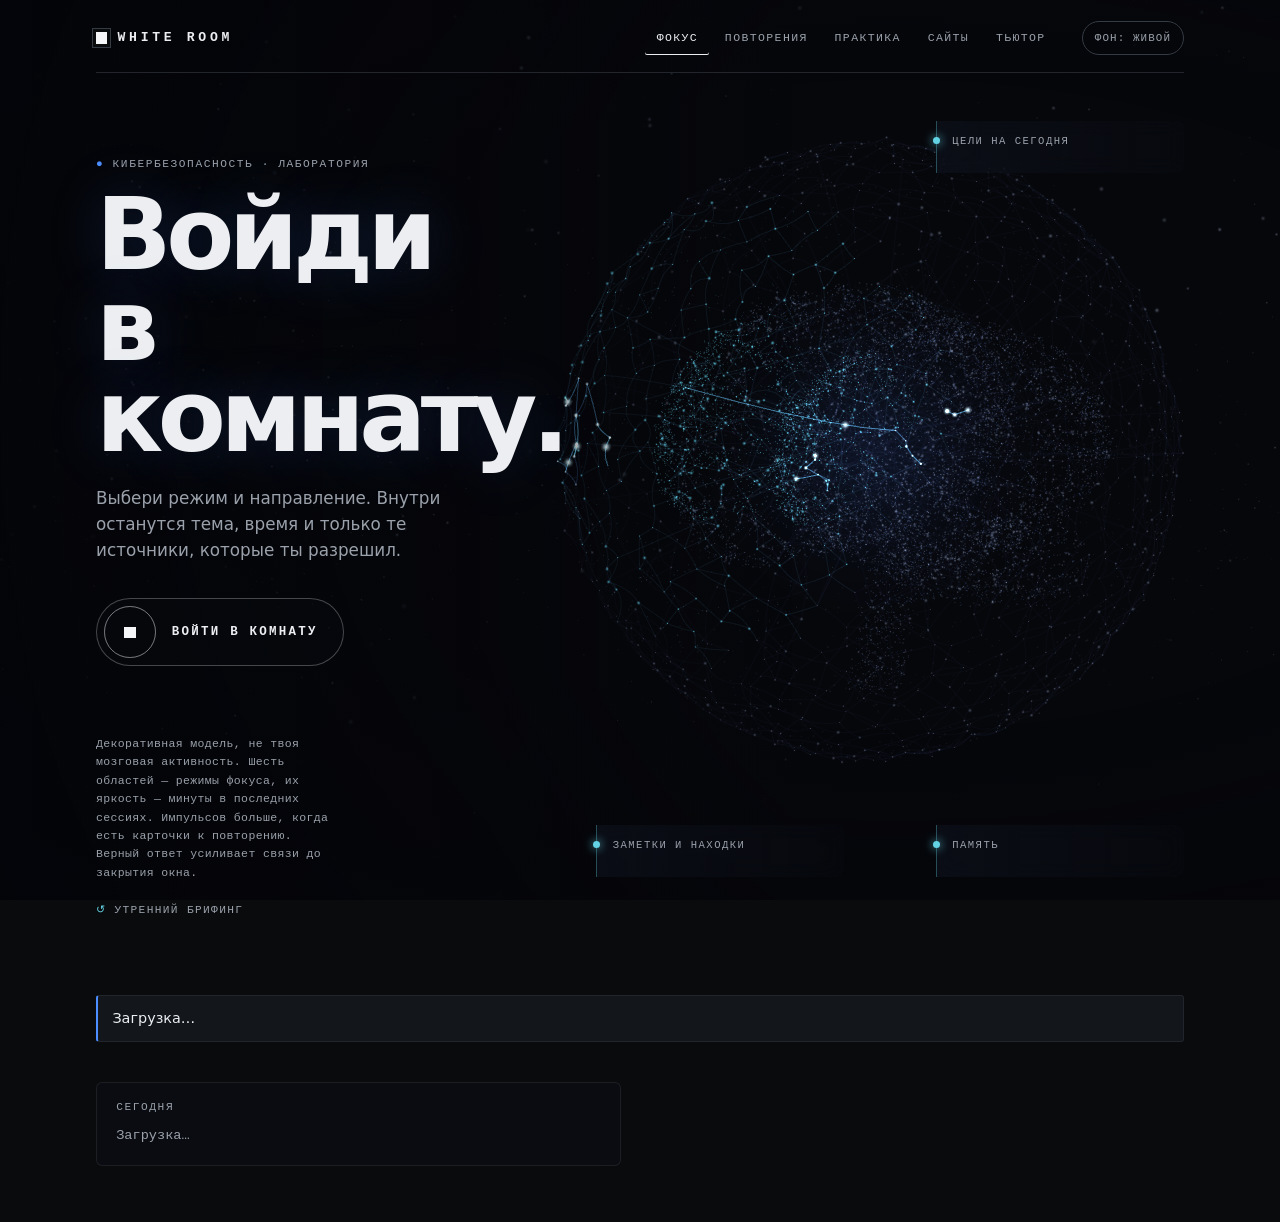
==== commit f195b53c: "Добавить чат тьютора в Wayland и списки сайтов по темам" ====
--- a/whiteroom-app/ui/index.html
+++ b/whiteroom-app/ui/index.html
@@ -19,6 +19,7 @@
         <button type="button" aria-controls="reviews" aria-pressed="false">Повторения</button>
         <button type="button" aria-controls="practice" aria-pressed="false">Практика</button>
         <button type="button" aria-controls="sites" aria-pressed="false">Сайты</button>
+        <button type="button" aria-controls="tutor" aria-pressed="false">Тьютор</button>
       </nav>
       <button type="button" id="motion" class="motion">Фон: живой</button>
     </header>
@@ -31,7 +32,22 @@
           <button type="button" id="open-setup" class="enter"><span class="aperture" aria-hidden="true"></span>Войти в комнату</button>
           <dl id="readouts" class="readouts"></dl>
           <p class="legend">Декоративная модель, не твоя мозговая активность. Шесть областей — режимы фокуса, их яркость — минуты в последних сессиях. Импульсов больше, когда есть карточки к повторению. Верный ответ усиливает связи до закрытия окна.</p>
+          <button type="button" id="replay-awake" class="replay">Утренний брифинг</button>
         </div>
+        <aside class="panels" aria-label="Состояние обучения">
+          <section class="panel" id="panel-plan" aria-labelledby="plan-heading">
+            <h2 id="plan-heading">Цели на сегодня</h2>
+            <ul id="plan"></ul>
+          </section>
+          <section class="panel" id="panel-notes" aria-labelledby="notes-heading">
+            <h2 id="notes-heading">Заметки и находки</h2>
+            <div id="notes"></div>
+          </section>
+          <section class="panel" id="panel-memory" aria-labelledby="memory-heading">
+            <h2 id="memory-heading">Память</h2>
+            <div id="memory"></div>
+          </section>
+        </aside>
         <fieldset id="study-controls">
         <form id="start-study" hidden>
           <div class="protocol-head">
@@ -53,6 +69,7 @@
             <label><input id="capture-window" type="checkbox"> Окна и их заголовки</label>
             <label><input id="capture-browser" type="checkbox"> Вкладки и выдержки с учебных сайтов</label>
           </fieldset>
+          <button type="button" id="edit-topic-sites">Разрешённые сайты</button>
           <button class="primary">Начать сессию</button>
         </form>
         <div id="active-study" hidden>
@@ -67,6 +84,7 @@
             <p id="dial-goal"></p>
           </div>
           <div id="capture-status"></div>
+          <button type="button" id="open-tutor" class="tutor-call" aria-haspopup="dialog">Спросить тьютора</button>
           <button type="button" id="stop-study">Закончить</button>
         </div>
         </fieldset>
@@ -100,17 +118,43 @@
       </fieldset>
       <p class="notice" id="practice-message" role="status"></p>
     </section>
+    <section id="tutor" aria-label="ИИ-тьютор" hidden>
+      <div id="tutor-page"></div>
+    </section>
     <section id="sites" aria-label="Сайты" hidden>
-      <p>Блокируются в Chromium только во время сессии.</p>
+      <p>Во время сессии Chromium открывает только разрешённые сайты. Google доступен для любой темы.</p>
       <fieldset id="site-controls">
+        <form id="view-sites">
+          <label>Тема сессии <input id="site-topic" list="site-topics" maxlength="200" required></label>
+          <datalist id="site-topics"></datalist>
+          <button>Показать</button>
+        </form>
         <form id="add-site">
-          <label>Домен <input name="domain" placeholder="youtube.com" required></label>
-          <button>Добавить</button>
+          <label>Домен <input name="domain" placeholder="docs.example.org" required></label>
+          <button>Разрешить</button>
         </form>
         <ul id="site-list"></ul>
       </fieldset>
       <p class="notice" id="sites-message" role="status"></p>
     </section>
   </main>
+  <div id="tutor-dialog" role="dialog" aria-modal="true" aria-labelledby="tutor-dialog-title" hidden>
+    <div class="tutor-head">
+      <h2 id="tutor-dialog-title">Тьютор · теория</h2>
+      <button type="button" id="close-tutor" aria-label="Закрыть тьютора">Закрыть</button>
+    </div>
+    <div id="tutor-dialog-body"></div>
+  </div>
+  <div id="awake" role="dialog" aria-modal="true" aria-labelledby="awake-title" hidden>
+    <div class="awake-inner">
+      <p class="eyebrow" id="awake-date"></p>
+      <h2 id="awake-title"></h2>
+      <div id="awake-body"></div>
+      <div class="awake-actions">
+        <button type="button" id="awake-go" class="enter"><span class="aperture" aria-hidden="true"></span>Начать день</button>
+        <button type="button" id="awake-skip">Пропустить · Esc</button>
+      </div>
+    </div>
+  </div>
 </body>
 </html>
--- a/whiteroom-app/ui/theme.css
+++ b/whiteroom-app/ui/theme.css
@@ -56,11 +56,12 @@
 .readouts dt { padding-top: .7rem; border-top: 1px solid var(--line-strong); }
 .readouts dd {
   margin: 0;
-  font: 300 clamp(1.5rem, 4vw, 2.1rem)/1.1 var(--mono);
+  font: 400 clamp(1.05rem, 4.5vw, 2.1rem)/1.15 var(--mono);
   font-variant-numeric: tabular-nums;
   overflow-wrap: anywhere;
 }
-.readouts small { display: block; margin-top: .2rem; color: var(--muted); font-size: .7rem; letter-spacing: .04em; }
+.readout-value { display: block; }
+.readouts small { display: block; margin-top: .23rem; color: var(--muted); font: .7rem/1.4 var(--sans); letter-spacing: .01em; }
 
 /* Протокол входа. */
 #start-study { display: grid; gap: 1.6rem; }
@@ -93,7 +94,7 @@
 #focus-modes label:focus-within input { outline: none; }
 #study-controls:disabled #focus-modes label { opacity: .6; cursor: wait; }
 
-.focus-settings { display: grid; grid-template-columns: 1fr 1fr; gap: .8rem; }
+.focus-settings { display: grid; grid-template-columns: repeat(2, minmax(0, 1fr)); gap: .8rem; }
 .focus-settings label:nth-child(2) { grid-column: 1 / -1; grid-row: 1; }
 .focus-settings label { display: grid; gap: .45rem; }
 .focus-settings select, .focus-settings input { width: 100%; min-width: 0; font: 400 1rem var(--sans); font-size: .95rem; letter-spacing: 0; text-transform: none; color: var(--text); }
@@ -147,10 +148,10 @@
 #active-study > :nth-child(3) { animation-delay: .61s; }
 #active-study > :nth-child(n+4) { animation-delay: .71s; }
 #study-topic {
-  max-width: 22ch; font-size: clamp(1.9rem, 6vw, 3.6rem); font-weight: 600; line-height: 1.05;
+  max-width: min(100%, 22ch); font-size: clamp(1.7rem, 6vw, 3.6rem); font-weight: 600; line-height: 1.13;
   letter-spacing: -.04em; overflow-wrap: anywhere;
 }
-.dial { position: relative; display: grid; place-content: center; gap: .3rem; width: min(70vw, 19rem); aspect-ratio: 1; margin: 1rem 0; }
+.dial { position: relative; display: grid; place-items: center; width: min(68vw, 100%, 19rem); aspect-ratio: 1; margin: 1rem 0; }
 .dial svg { position: absolute; inset: 0; width: 100%; height: 100%; transform: rotate(-90deg); }
 .dial .track { fill: none; stroke: var(--line); stroke-width: 1; }
 .dial .progress {
@@ -159,8 +160,9 @@
 }
 .is-free .dial .progress { stroke: var(--accent); stroke-width: 1; }
 .is-done .dial .progress { stroke: var(--accent); }
-.dial p { margin: 0; }
-#timer { display: block; font: 200 clamp(2rem, 9vw, 3.1rem)/1 var(--mono); letter-spacing: -.03em; }
+.dial p { grid-area: 1 / 1; margin: 0; }
+#timer { display: block; font: 400 clamp(1.95rem, 8vw, 3.1rem)/1 var(--mono); letter-spacing: -.03em; }
+#dial-goal { max-width: 74%; margin-top: 4.2rem; font-size: .65rem; line-height: 1.35; letter-spacing: .09em; }
 #capture-status { display: grid; gap: .35rem; width: min(100%, 28rem); }
 #capture-status p {
   display: flex; flex-wrap: wrap; align-items: center; justify-content: space-between; gap: .4rem .8rem;
@@ -174,7 +176,7 @@
 #reviews, #practice, #sites { animation: rise .45s var(--ease) both; }
 #review-content, #practice-controls, #site-controls { padding: clamp(1rem, 3vw, 1.6rem); border: 1px solid var(--line); border-radius: var(--radius); background: var(--surface); }
 #review-content > p:first-child { margin-top: 0; color: var(--muted); font: .74rem var(--mono); letter-spacing: .1em; text-transform: uppercase; }
-#review-content h2.prose, #challenge-detail h2 { font-size: clamp(1.2rem, 3vw, 1.55rem); line-height: 1.3; letter-spacing: -.02em; }
+#review-content h2.prose, #challenge-detail h2 { font-size: clamp(1.2rem, 3vw, 1.55rem); line-height: 1.3; letter-spacing: -.02em; overflow-wrap: anywhere; }
 #focus-log, #review-content pre { padding: .8rem 1rem; border: 1px solid var(--line); border-radius: var(--radius); background: var(--bg-2); }
 #review-content label, #challenge-detail label, #add-site label {
   display: inline-flex; flex-wrap: wrap; align-items: center; gap: .4rem .6rem; max-width: 100%;
@@ -196,8 +198,14 @@
 .command { justify-content: space-between; padding: .65rem 0; border-bottom: 1px solid var(--line); }
 .command code { min-width: 0; }
 #sites > p:first-child { margin-top: 0; color: var(--muted); }
+#site-controls form { display: grid; grid-template-columns: minmax(0, 1fr) auto; align-items: end; }
+#site-controls form + form { margin-top: .8rem; }
+#site-controls form label { display: grid; gap: .3rem; min-width: 0; }
+#site-controls input { width: 100%; min-width: 0; }
+#site-controls form > button { min-height: 2.75rem; }
 #site-list { margin-top: 1rem; }
 #site-list li { display: flex; align-items: center; justify-content: space-between; gap: 1rem; padding: .65rem 0; border-bottom: 1px solid var(--line); font-family: var(--mono); font-size: .88rem; overflow-wrap: anywhere; }
+#site-list li span { min-width: 0; }
 #site-list button, .command button { flex: none; }
 
 /* ───── Движение. ───── */
@@ -212,7 +220,6 @@
 }
 
 @media (max-width: 760px) {
-  .deck { padding-top: 28vh; }
   .lede { margin-bottom: 1.6rem; }
   body.setup #study-controls { padding: 1.1rem; }
   #focus-modes { grid-template-columns: repeat(2, minmax(0, 1fr)); }
@@ -222,12 +229,14 @@
 
 @media (max-width: 420px) {
   header { margin-bottom: 1.25rem; }
-  nav button { padding: .4rem .45rem; letter-spacing: .06em; }
+  nav { justify-content: space-between; gap: 0; }
+  nav button { padding: .4rem .2rem; letter-spacing: .035em; font-size: clamp(.63rem, 3.05vw, .72rem); }
   #focus-modes { grid-template-columns: 1fr; }
   #focus-modes label { min-height: 0; padding: .75rem .9rem; }
   .readouts { gap: .3rem .6rem; }
   .primary, #stop-study { justify-self: stretch; }
-  #active-study { min-height: calc(100vh - 7rem); }
+  #active-study { min-height: 0; padding-block: 1.25rem; gap: .65rem; }
+  .dial { width: min(62vw, 100%); }
 }
 
 /* ───── Поле: живой фон за всем интерфейсом. ───── */
@@ -291,13 +300,14 @@
   background: linear-gradient(160deg, rgba(22, 27, 38, .72), rgba(10, 12, 18, .62));
   -webkit-backdrop-filter: blur(16px) saturate(1.2); backdrop-filter: blur(16px) saturate(1.2);
   box-shadow: inset 0 1px rgba(255, 255, 255, .06), 0 30px 80px rgba(0, 0, 0, .45);
-  opacity: 0; visibility: hidden; transform: translateX(40px) scale(.98);
+  opacity: 0; visibility: hidden; transform: translateY(.75rem) scale(.98);
   transition: opacity .55s var(--ease), transform .7s var(--ease), filter .55s, visibility 0s linear .7s;
 }
+body:not(.setup) #study-controls { position: absolute; inset: 0 0 auto; }
 .protocol-head { display: flex; align-items: center; justify-content: space-between; gap: 1rem; }
 .protocol-head .eyebrow { margin: 0; }
 #close-setup { min-height: 2.1rem; padding: .3rem .8rem; border-color: var(--line-strong); font: .7rem var(--mono); letter-spacing: .12em; text-transform: uppercase; }
-body.setup .deck { opacity: 0; visibility: hidden; transform: translateX(-40px); filter: blur(6px); transition-delay: 0s, 0s, 0s, .7s; }
+body.setup .deck { position: absolute; opacity: 0; visibility: hidden; transform: translateY(-.75rem); filter: blur(6px); transition-delay: 0s, 0s, 0s, .7s; }
 body.setup #study-controls { opacity: 1; visibility: visible; transform: none; transition-delay: .12s, .12s, 0s, 0s; }
 #focus-modes label { background: rgba(255, 255, 255, .03); }
 #study-controls input:not([type="checkbox"], [type="radio"]), #study-controls select { background: rgba(5, 7, 11, .5); }
@@ -349,6 +359,7 @@
 @media (max-width: 760px) {
   #study-controls { justify-self: stretch; width: auto; }
   .stage { min-height: 0; }
+  .deck { padding: clamp(1.25rem, 6vh, 3rem) 0 1.5rem; }
   body.setup .deck { display: none; }
 }
 @media (max-width: 420px) {
@@ -356,3 +367,303 @@
   nav { order: 2; width: 100%; margin-left: 0; }
   .enter { width: 100%; }
 }
+
+/* ───── Панели вокруг сферы: тонкие «приборы» на орбите, а не карточки. ───── */
+.stage { position: relative; }
+.panels {
+  position: absolute; top: 0; right: 0; left: 46%; height: min(100%, calc(100vh - 9rem)); z-index: 1; display: grid;
+  grid-template-columns: 1fr 1fr; grid-template-rows: 1fr 1fr; gap: 1rem; pointer-events: none;
+  transition: opacity .55s var(--ease), transform .7s var(--ease), visibility 0s linear 0s;
+}
+.panel {
+  position: relative; box-sizing: border-box; width: min(100%, 15.5rem); padding: .8rem .95rem .9rem; pointer-events: auto;
+  border-left: 1px solid rgba(98, 211, 228, .35); border-radius: 0 6px 6px 0;
+  background: linear-gradient(90deg, rgba(14, 18, 28, .66), rgba(14, 18, 28, .2));
+  -webkit-backdrop-filter: blur(10px); backdrop-filter: blur(10px);
+  animation: rise .9s var(--ease) .5s both;
+}
+.panel::before {
+  content: ""; position: absolute; left: -4px; top: 1rem; width: 7px; height: 7px; border-radius: 50%;
+  background: var(--cyan); box-shadow: 0 0 10px var(--cyan);
+}
+.panel h2 { margin: 0 0 .6rem; font: 500 .66rem/1.4 var(--mono); letter-spacing: .14em; text-transform: uppercase; color: var(--muted); }
+#panel-plan { grid-column: 2; grid-row: 1; justify-self: end; align-self: start; }
+#panel-notes { grid-column: 1; grid-row: 2; justify-self: start; align-self: end; animation-delay: .62s; }
+#panel-memory { grid-column: 2; grid-row: 2; justify-self: end; align-self: end; animation-delay: .74s; }
+.panel p { margin: 0; font-size: .82rem; line-height: 1.45; color: var(--muted); }
+#plan { display: grid; grid-template-columns: minmax(0, 1fr); gap: .15rem; }
+#plan li { font-size: .84rem; line-height: 1.35; overflow-wrap: anywhere; }
+#plan button, .plan button {
+  display: block; width: 100%; min-height: 0; padding: .35rem 0; border: 0; border-radius: 0;
+  text-align: left; font-size: .84rem; line-height: 1.35; background: none; overflow-wrap: anywhere;
+}
+#plan button::before, .plan button::before { content: "→ "; color: var(--cyan); }
+#plan button:hover:enabled, .plan button:hover:enabled { background: none; color: var(--cyan); }
+#plan code, .plan code { display: block; margin-top: .15rem; color: var(--muted); font-size: .74rem; }
+#notes article + article { margin-top: .7rem; padding-top: .7rem; border-top: 1px solid var(--line); }
+#notes small { display: block; color: var(--cyan); font: .66rem var(--mono); letter-spacing: .06em; }
+#notes strong { display: block; margin: .15rem 0 .25rem; font-size: .84rem; font-weight: 600; line-height: 1.3; }
+#notes small, #notes strong { overflow-wrap: anywhere; }
+#notes article p { display: -webkit-box; -webkit-box-orient: vertical; -webkit-line-clamp: 3; overflow: hidden; }
+#memory .figure { font: 400 2rem/1.1 var(--mono); color: var(--text); font-variant-numeric: tabular-nums; }
+#memory > p + p { margin-top: .25rem; }
+#memory > small { display: block; margin-top: .8rem; color: var(--muted); font: .62rem var(--mono); letter-spacing: .14em; text-transform: uppercase; }
+.bars { display: grid; grid-template-columns: auto minmax(0, 1fr); gap: .36rem .6rem; align-items: center; margin: .45rem 0 0; font: .7rem var(--mono); }
+.bars dt { color: var(--muted); }
+.bars dd { display: grid; grid-template-columns: minmax(0, 1fr) minmax(6ch, max-content); gap: .55rem; align-items: center; min-width: 0; margin: 0; color: var(--text); }
+.bar-track {
+  min-width: 0; height: 3px; border-radius: 999px;
+  background: linear-gradient(90deg, var(--accent), var(--cyan)) no-repeat 0 50% / calc(var(--w, 0) * 1%) 100%, var(--line);
+}
+.bar-value { text-align: right; font-variant-numeric: tabular-nums; }
+.replay {
+  margin-top: 1rem; min-height: 0; padding: .3rem 0; border: 0; background: none; color: var(--muted);
+  font: .7rem var(--mono); letter-spacing: .12em; text-transform: uppercase;
+}
+.replay::before { content: "↺ "; color: var(--cyan); }
+.replay:hover:enabled { background: none; color: var(--text); }
+body.setup .panels { opacity: 0; visibility: hidden; transform: translateX(30px); transition-delay: 0s, 0s, .7s; }
+body.in-room .panels { display: none; }
+body.entering .panels { opacity: 0; filter: blur(8px); }
+
+@media (max-width: 1100px), (max-height: 680px) {
+  .stage > .panels { grid-area: 2 / 1; }
+  .panels {
+    position: static; grid-template-columns: repeat(auto-fit, minmax(14rem, 1fr)); grid-template-rows: none;
+    margin: .5rem 0 1rem;
+  }
+  .panel { width: auto; grid-column: auto !important; grid-row: auto !important; justify-self: stretch !important; align-self: stretch !important; }
+  body.setup .panels { display: none; }
+}
+
+/* ───── Утренний брифинг: главы проявляются по очереди поверх сферы. ───── */
+#awake {
+  position: fixed; inset: 0; z-index: 20; overflow-y: auto; box-sizing: border-box;
+  display: flex; padding: clamp(1.5rem, 6vh, 4rem) 1rem;
+  background: radial-gradient(70% 70% at 50% 45%, rgba(5, 7, 12, .45), rgba(4, 5, 9, .9) 80%);
+  animation: appear .9s var(--ease) both;
+  transition: opacity .7s var(--ease), transform .8s var(--ease), filter .7s;
+}
+/* Пока идёт брифинг, интерфейс уходит в глубину; после — проявляется обратно. */
+main { transition: opacity .9s var(--ease), filter .9s var(--ease), transform .9s var(--ease); }
+body.awake main { opacity: .07; filter: blur(6px); transform: scale(.985); }
+#awake.leaving { opacity: 0; transform: scale(1.03); filter: blur(8px); pointer-events: none; }
+/* margin: auto центрирует, но при длинном брифинге не уводит начало за верхний край. */
+.awake-inner { width: min(100%, 40rem); margin: auto; }
+#awake-date { margin: 0 0 .9rem; animation: settle .9s var(--ease) .15s both; }
+#awake-title {
+  margin: 0 0 1rem; font-size: clamp(2.4rem, 7vw, 4.4rem); font-weight: 600; line-height: .95; letter-spacing: -.05em;
+  text-shadow: 0 0 60px rgba(76, 141, 255, .25); animation: settle 1.1s var(--ease) .3s both;
+}
+.chapter {
+  margin-top: .9rem; padding: .7rem 0 0 1.1rem; border-left: 1px solid rgba(98, 211, 228, .3);
+  animation: settle .9s var(--ease) both; animation-delay: calc(.8s + var(--d, 0) * .45s);
+  overflow-wrap: anywhere;
+}
+.chapter h3 { margin: 0 0 .55rem; font: 500 .68rem/1.4 var(--mono); letter-spacing: .14em; text-transform: uppercase; color: var(--cyan); }
+.chapter ul:not(.plan) li { display: grid; gap: .15rem; padding: .35rem 0; }
+.chapter ul:not(.plan) span { color: var(--muted); font: .74rem var(--mono); }
+.chapter p { margin: .4rem 0 0; color: var(--muted); }
+.chapter blockquote { margin: 0; font-size: 1.02rem; line-height: 1.55; overflow-wrap: anywhere; }
+.chapter cite { display: block; margin-top: .4rem; color: var(--muted); font: normal .72rem var(--mono); }
+.fact + .fact { margin-top: .8rem; }
+.fact strong { display: block; font-weight: 600; line-height: 1.35; }
+.plan { display: grid; gap: .1rem; }
+.plan li { font-size: .95rem; }
+.plan button { font-size: .95rem; }
+.awake-actions {
+  display: flex; flex-wrap: wrap; align-items: center; gap: 1rem 1.5rem; margin-top: 2rem;
+}
+/* «Пропустить» доступна сразу, «Начать день» появляется после последней главы. */
+#awake-go { animation: settle .9s var(--ease) both; animation-delay: calc(.8s + var(--d, 0) * .45s); }
+#awake-skip { min-height: 0; padding: .4rem 0; border: 0; background: none; color: var(--muted); font: .7rem var(--mono); letter-spacing: .12em; text-transform: uppercase; }
+#awake-skip:hover:enabled { background: none; color: var(--text); }
+
+/* ───── ИИ-тьютор. ───── */
+body:has(#tutor:not([hidden])) main {
+  display: flex;
+  flex-direction: column;
+  box-sizing: border-box;
+  height: 100dvh;
+  padding-bottom: clamp(.75rem, 2vh, 1.4rem);
+}
+body:has(#tutor:not([hidden])) main > header { margin-bottom: clamp(.8rem, 2vh, 1.5rem); }
+#tutor, #tutor-page { display: flex; flex: 1; min-width: 0; min-height: 0; }
+#tutor { animation: rise .35s var(--ease) both; }
+#tutor-page:has(> p) { align-items: start; gap: .75rem; }
+#tutor-page > p { margin: .4rem 0; }
+
+.tutor { display: flex; flex-direction: column; min-width: 0; min-height: 0; }
+.chat-panel {
+  flex: 1;
+  max-width: 52rem;
+  min-height: min(25rem, 82dvh);
+  margin-inline: auto;
+  overflow: hidden;
+  border: 1px solid var(--line-strong);
+  border-radius: 12px;
+  background: var(--surface);
+  box-shadow: 0 16px 48px rgba(0, 0, 0, .2);
+}
+.chat-heading {
+  flex: none;
+  gap: .4rem .9rem;
+  margin: 0;
+  padding: .95rem clamp(.85rem, 2.8vw, 1.45rem);
+  border-color: var(--line);
+}
+.chat-heading h2 { margin: 0; font-size: 1.12rem; }
+.chat-heading span { color: var(--muted); font-size: .76rem; }
+
+.chat-log {
+  flex: 1 1 auto;
+  min-height: 4rem;
+  padding: clamp(.75rem, 2.6vw, 1.45rem);
+  overflow-y: auto;
+  overscroll-behavior: contain;
+  scrollbar-gutter: stable;
+}
+.chat-log:focus-visible { outline-offset: -3px; }
+.tutor-compact .chat-log {
+  min-height: 3rem;
+  max-height: min(17rem, 38dvh);
+  padding-inline: .15rem;
+}
+.chat-messages {
+  display: flex;
+  flex-direction: column;
+  gap: .8rem;
+  min-height: 100%;
+  margin: 0;
+  padding: 0;
+  list-style: none;
+}
+.chat-hint {
+  margin: auto;
+  padding: .8rem 0;
+  color: var(--muted);
+  text-align: center;
+  font-size: .935rem;
+  line-height: 1.45;
+  overflow-wrap: anywhere;
+}
+.msg {
+  box-sizing: border-box;
+  max-width: min(92%, 58ch);
+  padding: .65rem .85rem;
+  border: 1px solid var(--line);
+  border-radius: 11px;
+}
+.msg p { margin: 0; font-size: .94rem; white-space: pre-wrap; }
+.msg-author {
+  display: block;
+  margin-bottom: .23rem;
+  color: var(--muted);
+  font-size: .73rem;
+  font-weight: 600;
+}
+.msg-user { align-self: flex-end; border-bottom-right-radius: 3px; background: var(--bg-2); }
+.msg-tutor { align-self: flex-start; border-bottom-left-radius: 3px; background: var(--accent-soft); }
+
+.chat-footer {
+  flex: none;
+  display: grid;
+  gap: .65rem;
+  min-width: 0;
+  padding: .78rem clamp(.85rem, 2.8vw, 1.45rem);
+  border-top: 1px solid var(--line);
+}
+.tutor-compact .chat-footer { padding: .7rem 0 0; }
+.chat-info { margin: 0; color: var(--muted); font-size: .74rem; }
+.chat-form { display: block; min-width: 0; }
+.chat-controls { display: grid; gap: .55rem; }
+.chat-compose { display: grid; grid-template-columns: minmax(0, 1fr) auto; gap: .5rem; align-items: end; }
+.tutor textarea {
+  box-sizing: border-box;
+  width: 100%;
+  min-width: 0;
+  padding: .65rem .72rem;
+  resize: none;
+  border: 1px solid var(--control-line);
+  border-radius: 7px;
+  background: var(--bg-2);
+  color: var(--text);
+  font: 400 .92rem/1.4 var(--sans);
+}
+.tutor-actions { display: flex; flex-wrap: wrap; gap: .45rem; }
+.tutor-actions select {
+  min-width: 0;
+  max-width: 100%;
+  min-height: 2.25rem;
+  padding: .3rem .6rem;
+  font-size: .83rem;
+}
+.tutor-compact .tutor-actions select { flex: 1 1 100%; }
+.tutor .primary {
+  min-height: 2.5rem;
+  padding: .55rem .95rem;
+  border-radius: 7px;
+  font: 600 .82rem/1.2 var(--sans);
+  letter-spacing: 0;
+  text-transform: none;
+}
+.tutor .notice { margin: 0; }
+.tutor-preview:empty { display: none; }
+.chat-footer:has(.tutor-preview:not(:empty)) > :is(.chat-form, .chat-info) { display: none; }
+.tutor-preview {
+  display: grid;
+  gap: .48rem;
+  padding: .62rem;
+  border: 1px solid var(--line);
+  border-radius: 8px;
+  background: var(--bg-2);
+}
+.tutor-preview > p { margin: 0; color: var(--muted); font-size: .78rem; }
+.tutor-json {
+  max-height: min(11rem, 22dvh);
+  overflow: auto;
+  padding: .55rem .63rem;
+  border: 1px solid var(--line-strong);
+  border-radius: 5px;
+  background: var(--surface);
+  color: var(--text);
+  font-size: .76rem;
+  white-space: pre-wrap;
+  overflow-wrap: anywhere;
+}
+
+.tutor-call {
+  min-height: 2.25rem;
+  padding: .4rem 1rem;
+  border-color: var(--line-strong);
+  border-radius: 999px;
+  font: .72rem var(--mono);
+  letter-spacing: .12em;
+  text-transform: uppercase;
+}
+
+/* Диалог в комнате: панель справа снизу. */
+#tutor-dialog {
+  position: fixed;
+  right: 1rem;
+  bottom: 1rem;
+  z-index: 15;
+  box-sizing: border-box;
+  width: min(calc(100vw - 2rem), 27rem);
+  max-height: calc(100dvh - 2rem);
+  overflow-y: auto;
+  padding: 1.05rem 1.15rem;
+  border: 1px solid var(--line-strong);
+  border-radius: 12px;
+  background: var(--surface);
+  color: var(--text);
+  box-shadow: 0 24px 60px rgba(10, 12, 18, .18);
+  animation: settle .35s var(--ease) both;
+}
+.tutor-head { display: flex; align-items: center; justify-content: space-between; gap: .65rem; }
+.tutor-head h2 { margin: 0; font-size: .99rem; }
+#close-tutor { min-height: 2.1rem; padding: .3rem .7rem; font-size: .8rem; }
+@media (max-width: 420px) {
+  #tutor-dialog { right: .5rem; bottom: .5rem; width: calc(100% - 1rem); max-height: calc(100dvh - 1rem); padding: .85rem; }
+  .tutor-json { max-height: min(8rem, 18dvh); }
+}
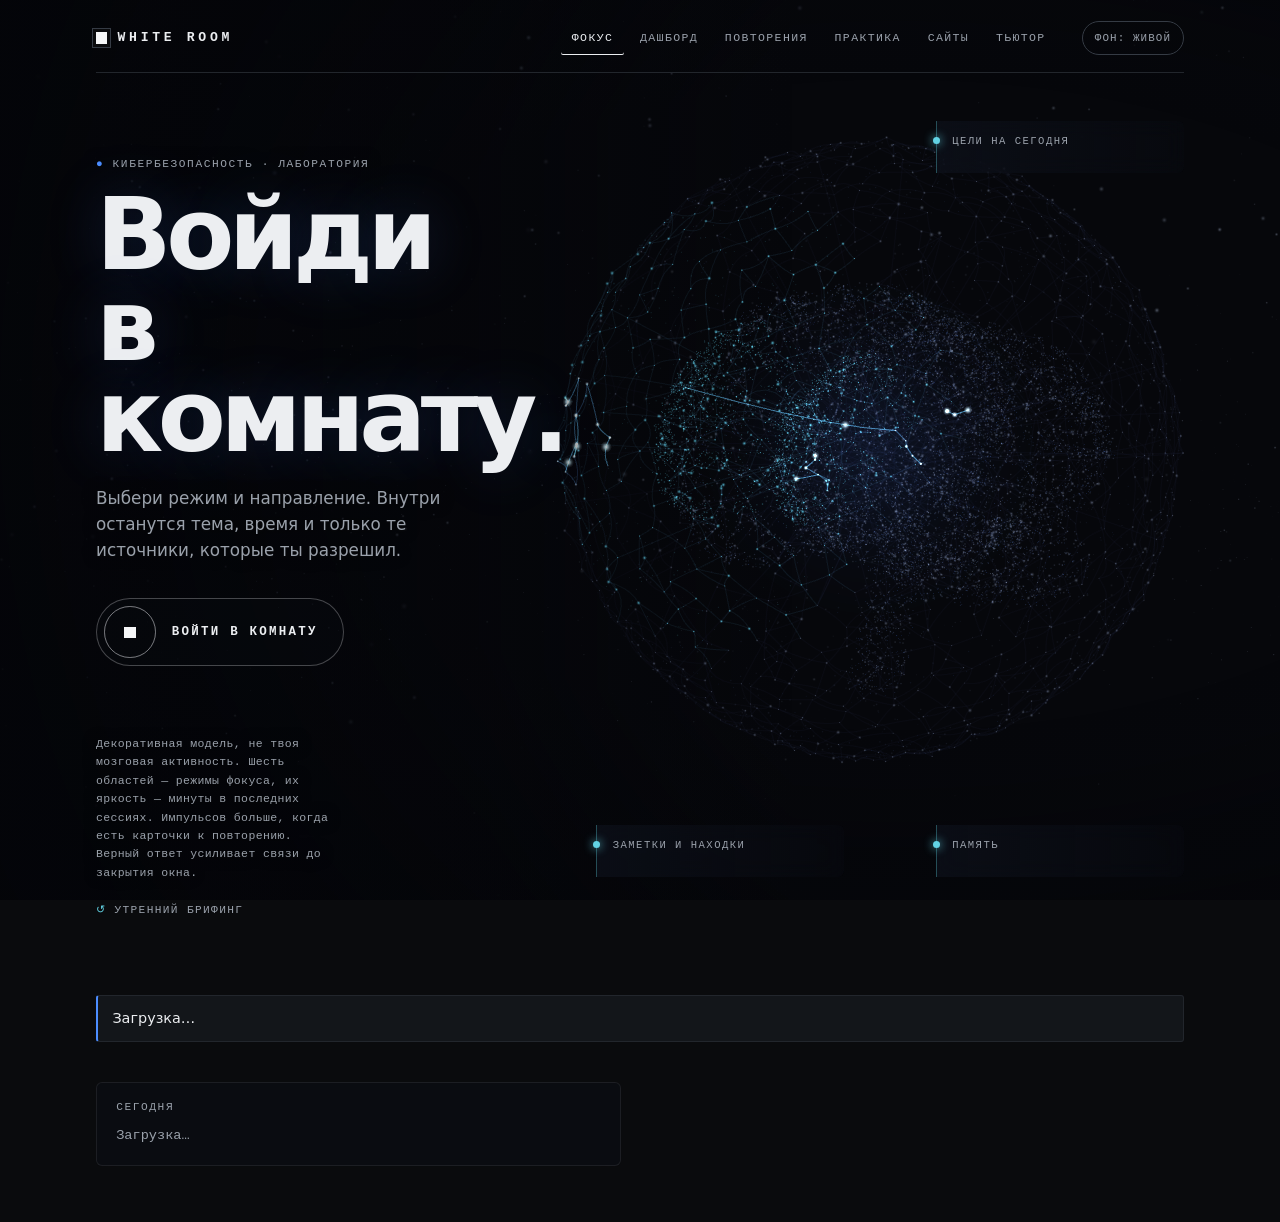
==== commit 8faafdb4: "Добавить дашборд месяца, Claude в тьюторе, разбор сессии и сетап окон - Дашборд: активность за текущ" ====
--- a/whiteroom-app/ui/index.html
+++ b/whiteroom-app/ui/index.html
@@ -16,6 +16,7 @@
       <h1><span class="mark" aria-hidden="true"></span>WHITE ROOM</h1>
       <nav aria-label="Разделы">
         <button type="button" aria-controls="study" aria-pressed="true">Фокус</button>
+        <button type="button" aria-controls="dashboard" aria-pressed="false">Дашборд</button>
         <button type="button" aria-controls="reviews" aria-pressed="false">Повторения</button>
         <button type="button" aria-controls="practice" aria-pressed="false">Практика</button>
         <button type="button" aria-controls="sites" aria-pressed="false">Сайты</button>
@@ -69,6 +70,10 @@
             <label><input id="capture-window" type="checkbox"> Окна и их заголовки</label>
             <label><input id="capture-browser" type="checkbox"> Вкладки и выдержки с учебных сайтов</label>
           </fieldset>
+          <fieldset><legend>Рабочие столы</legend>
+            <label><input id="apply-setup" type="checkbox" checked> Разложить окна по сетапу направления</label>
+            <button type="button" id="edit-setup">Изменить сетап</button>
+          </fieldset>
           <button type="button" id="edit-topic-sites">Разрешённые сайты</button>
           <button class="primary">Начать сессию</button>
         </form>
@@ -95,7 +100,12 @@
       <div id="study-summary" hidden>
         <h2>Активность за сессию</h2>
         <pre id="focus-log"></pre>
-        <p>Дальше: <code>whiteroom review</code> — вопросы по сессии, <code>whiteroom practice pwn|math</code> — задача по теме (нужен ключ API).</p>
+        <div class="session-review">
+          <button type="button" id="review-session">Разобрать сессию с Claude</button>
+          <div id="review-preview"></div>
+          <p class="notice" id="review-status" role="status"></p>
+        </div>
+        <p>Задача по теме: <code>whiteroom practice pwn|math</code>.</p>
       </div>
       <div class="logs">
         <section id="recent-focus" hidden>
@@ -106,6 +116,22 @@
           <pre id="today" aria-live="polite">Загрузка…</pre>
         </section>
       </div>
+    </section>
+    <section id="dashboard" aria-label="Дашборд" hidden>
+      <div class="dash">
+        <div class="dash-head">
+          <p class="eyebrow">Активность за месяц</p>
+          <h2 id="dash-month"></h2>
+        </div>
+        <dl class="dash-stats" id="dash-stats"></dl>
+        <div class="dash-calendar">
+          <ol class="dash-week" aria-hidden="true"><li>Пн</li><li>Вт</li><li>Ср</li><li>Чт</li><li>Пт</li><li>Сб</li><li>Вс</li></ol>
+          <ol class="dash-grid" id="dash-grid" aria-label="Дни месяца"></ol>
+        </div>
+        <p class="dash-detail" id="dash-detail" aria-live="polite"></p>
+        <div class="dash-legend" aria-hidden="true">Меньше<span data-level="0"></span><span data-level="1"></span><span data-level="2"></span><span data-level="3"></span><span data-level="4"></span>Больше</div>
+      </div>
+      <p class="notice" id="dash-message" role="status"></p>
     </section>
     <section id="reviews" aria-label="Повторения" hidden>
       <fieldset id="review-content"></fieldset>
--- a/whiteroom-app/ui/style.css
+++ b/whiteroom-app/ui/style.css
@@ -9,7 +9,7 @@
   --control-line: #646b76;
   --text: #eceef1;
   --muted: #9aa1ab;
-  --faint: #5d646e;
+  --faint: #7c838d;
   --accent: #4c8dff;
   --accent-soft: rgba(76, 141, 255, .12);
   --cyan: #62d3e4;
@@ -53,7 +53,7 @@
   --control-line: #7a818b;
   --text: var(--room-text);
   --muted: var(--room-muted);
-  --faint: #9aa0a8;
+  --faint: #6b727c;
   --accent: var(--room-accent);
   --accent-soft: rgba(29, 91, 216, .08);
   --door: var(--room-text);
--- a/whiteroom-app/ui/theme.css
+++ b/whiteroom-app/ui/theme.css
@@ -118,7 +118,7 @@
   border-color: var(--door); background: var(--door); color: var(--door-text);
   font: 600 .78rem/1 var(--mono); letter-spacing: .16em; text-transform: uppercase;
 }
-.primary:hover:enabled { border-color: var(--door); background: var(--door); color: var(--door-text); box-shadow: 0 0 0 4px var(--bg), 0 0 0 5px var(--door); }
+.primary:hover:enabled, #review-content form > button:hover:enabled, #challenge-detail form > button:hover:enabled, #add-site > button:hover:enabled { border-color: var(--door); background: var(--door); color: var(--door-text); box-shadow: 0 0 0 4px var(--bg), 0 0 0 5px var(--door); }
 
 /* Журналы под формой. */
 .logs { display: grid; grid-template-columns: 1fr 1fr; gap: clamp(1rem, 3vw, 2.5rem); margin-top: 2.5rem; }
@@ -136,8 +136,6 @@
 }
 
 /* ───── Комната: всё лишнее уходит, тема и время в центре. ───── */
-body.in-room header nav { opacity: .6; transition: opacity .3s; }
-body.in-room header nav:hover, body.in-room header nav:focus-within { opacity: 1; }
 #active-study {
   display: grid; justify-items: center; gap: 1rem; min-height: calc(100vh - 10rem);
   align-content: center; text-align: center;
@@ -215,6 +213,63 @@
 @keyframes drift { to { transform: rotate(360deg); } }
 @keyframes pulse { 0% { opacity: .7; transform: scale(1); } 100% { opacity: 0; transform: scale(1.6); } }
 
+/* ───── Дашборд: месяц сеткой квадратов. ───── */
+#dashboard { animation: rise .45s var(--ease) both; }
+.dash {
+  display: grid; gap: 1.4rem; max-width: 36rem; margin-inline: auto; padding: clamp(1.1rem, 3vw, 1.8rem);
+  border: 1px solid var(--line-strong); border-radius: 12px; background: var(--surface);
+}
+.dash-head h2 { margin: .2rem 0 0; font-size: clamp(1.4rem, 4vw, 2rem); letter-spacing: -.01em; }
+.dash-head .eyebrow { margin: 0; }
+.dash-stats { display: grid; grid-template-columns: repeat(4, minmax(0, 1fr)); gap: .7rem; margin: 0; }
+.dash-stats > div {
+  min-width: 0; padding: .75rem .85rem; border: 1px solid var(--line); border-radius: 9px; background: var(--bg-2);
+  animation: settle .6s var(--ease) both; animation-delay: calc(var(--i) * 70ms);
+}
+.dash-stats dt { color: var(--muted); font: 500 .66rem/1.3 var(--mono); letter-spacing: .12em; text-transform: uppercase; }
+.dash-stats dd { margin: .35rem 0 0; font-size: 1.15rem; font-weight: 600; font-variant-numeric: tabular-nums; white-space: nowrap; overflow: hidden; text-overflow: ellipsis; }
+
+.dash-calendar { display: grid; gap: .45rem; }
+.dash-week, .dash-grid {
+  display: grid; grid-template-columns: repeat(7, minmax(0, 1fr)); gap: clamp(.3rem, 1.2vw, .55rem);
+  margin: 0; padding: 0; list-style: none;
+}
+.dash-week li { color: var(--muted); font: 500 .66rem/1 var(--mono); letter-spacing: .1em; text-align: center; text-transform: uppercase; }
+.dash-cell {
+  --fill: transparent;
+  position: relative; display: grid; place-items: center; aspect-ratio: 1; border-radius: 7px;
+  border: 1px solid var(--line); background: var(--bg-2); cursor: default; outline-offset: 2px;
+  animation: cell-in .5s var(--ease) both; animation-delay: calc(120ms + var(--i) * 22ms);
+  transition: transform .2s var(--ease), border-color .2s var(--ease);
+}
+/* Заливка уровня «растёт» из центра после появления клетки. */
+.dash-cell::after {
+  content: ""; position: absolute; inset: 0; border-radius: inherit; background: var(--fill);
+  animation: cell-fill .6s var(--ease) both; animation-delay: calc(380ms + var(--i) * 22ms);
+}
+.dash-cell span { position: relative; z-index: 1; color: var(--muted); font: 500 clamp(.6rem, 1.8vw, .76rem)/1 var(--mono); }
+.dash-cell[data-level="1"], .dash-legend [data-level="1"] { --fill: color-mix(in srgb, var(--accent) 22%, transparent); }
+.dash-cell[data-level="2"], .dash-legend [data-level="2"] { --fill: color-mix(in srgb, var(--accent) 45%, transparent); }
+.dash-cell[data-level="3"], .dash-legend [data-level="3"] { --fill: color-mix(in srgb, var(--accent) 72%, transparent); }
+.dash-cell[data-level="4"], .dash-legend [data-level="4"] { --fill: var(--accent); }
+.dash-cell[data-level="3"] span, .dash-cell[data-level="4"] span { color: #fff; }
+.dash-cell:hover, .dash-cell:focus-visible { transform: translateY(-2px) scale(1.08); border-color: var(--line-strong); z-index: 2; }
+.dash-cell.future { border-style: dashed; background: transparent; opacity: .55; }
+.dash-cell.today { border-color: var(--accent); }
+.dash-cell.today::before {
+  content: ""; position: absolute; inset: -4px; border: 1px solid var(--accent); border-radius: 10px;
+  animation: pulse 2.2s var(--ease) infinite; animation-delay: 1.2s;
+}
+.dash-detail { min-height: 1.4em; margin: 0; color: var(--text); font-size: .9rem; }
+.dash-legend { display: flex; align-items: center; justify-content: flex-end; gap: .3rem; color: var(--muted); font: .68rem var(--mono); }
+.dash-legend span { width: .8rem; height: .8rem; border: 1px solid var(--line); border-radius: 3px; background: var(--fill, var(--bg-2)); }
+@keyframes cell-in { from { opacity: 0; transform: scale(.35) translateY(8px); } }
+@keyframes cell-fill { from { transform: scale(0); opacity: 0; } }
+@media (max-width: 560px) {
+  .dash-stats { grid-template-columns: repeat(2, minmax(0, 1fr)); }
+  .dash-cell { border-radius: 5px; }
+}
+
 @media (prefers-reduced-motion: reduce) {
   *, *::before, *::after { animation: none !important; transition: none !important; }
 }
@@ -229,11 +284,13 @@
 
 @media (max-width: 420px) {
   header { margin-bottom: 1.25rem; }
-  nav { justify-content: space-between; gap: 0; }
+  nav { justify-content: space-between; gap: 0; flex-wrap: nowrap; overflow-x: auto; scrollbar-width: none; }
+  nav button { flex: none; }
   nav button { padding: .4rem .2rem; letter-spacing: .035em; font-size: clamp(.63rem, 3.05vw, .72rem); }
   #focus-modes { grid-template-columns: 1fr; }
   #focus-modes label { min-height: 0; padding: .75rem .9rem; }
   .readouts { gap: .3rem .6rem; }
+  .readouts dt { letter-spacing: .04em; overflow-wrap: anywhere; }
   .primary, #stop-study { justify-self: stretch; }
   #active-study { min-height: 0; padding-block: 1.25rem; gap: .65rem; }
   .dial { width: min(62vw, 100%); }
@@ -267,6 +324,8 @@
   animation: rise 1.1s var(--ease) .15s both;
 }
 .section-title { font-size: clamp(3rem, 8.5vw, 6.2rem); line-height: .92; letter-spacing: -.055em; text-shadow: 0 0 60px rgba(76, 141, 255, .18); }
+/* Текст лежит прямо на поле: тёмный ореол отделяет его от ярких частиц. */
+.deck :is(.eyebrow, .lede, .readouts, .legend) { text-shadow: 0 1px 2px var(--bg), 0 0 14px var(--bg); }
 .legend { max-width: 34ch; margin: 1.4rem 0 0; color: var(--muted); font: .72rem/1.6 var(--mono); letter-spacing: .03em; }
 
 /* Дверь: круглая апертура, которая раскрывается при наведении. */
@@ -353,8 +412,6 @@
   color: var(--muted); font: .68rem var(--mono); letter-spacing: .1em; text-transform: uppercase;
 }
 nav { margin-left: auto; }
-body.in-room .motion { opacity: .6; }
-body.in-room .motion:hover, body.in-room .motion:focus-visible { opacity: 1; }
 
 @media (max-width: 760px) {
   #study-controls { justify-self: stretch; width: auto; }
@@ -599,6 +656,17 @@
   font-size: .83rem;
 }
 .tutor-compact .tutor-actions select { flex: 1 1 100%; }
+.tutor [hidden] { display: none !important; }
+/* Переключатель «Каталог / Claude»: сегменты одной кнопки, выбранный залит. */
+.tutor-engine { display: inline-flex; flex: none; border: 1px solid var(--control-line); border-radius: 7px; overflow: hidden; }
+.tutor-engine button {
+  min-height: 2.25rem; padding: .3rem .8rem; border: 0; border-radius: 0; background: transparent;
+  color: var(--muted); font: 500 .8rem/1 var(--sans); letter-spacing: 0; text-transform: none;
+}
+.tutor-engine button + button { border-left: 1px solid var(--control-line); }
+.tutor-engine button:hover:enabled { background: var(--bg-2); color: var(--text); }
+.tutor-engine button[aria-pressed="true"] { background: var(--text); color: var(--bg); }
+.msg-claude { border-left: 2px solid var(--accent); }
 .tutor .primary {
   min-height: 2.5rem;
   padding: .55rem .95rem;
@@ -667,3 +735,10 @@
   #tutor-dialog { right: .5rem; bottom: .5rem; width: calc(100% - 1rem); max-height: calc(100dvh - 1rem); padding: .85rem; }
   .tutor-json { max-height: min(8rem, 18dvh); }
 }
+
+/* Разбор сессии в итоге: предпросмотр запроса и кнопки под ним. */
+.session-review { display: grid; gap: .6rem; margin: 1rem 0; }
+.session-review #review-session { justify-self: start; }
+#review-preview:empty, #review-status:empty { display: none; }
+#review-preview { display: grid; gap: .5rem; }
+#review-preview > p { margin: 0; color: var(--muted); font-size: .78rem; }
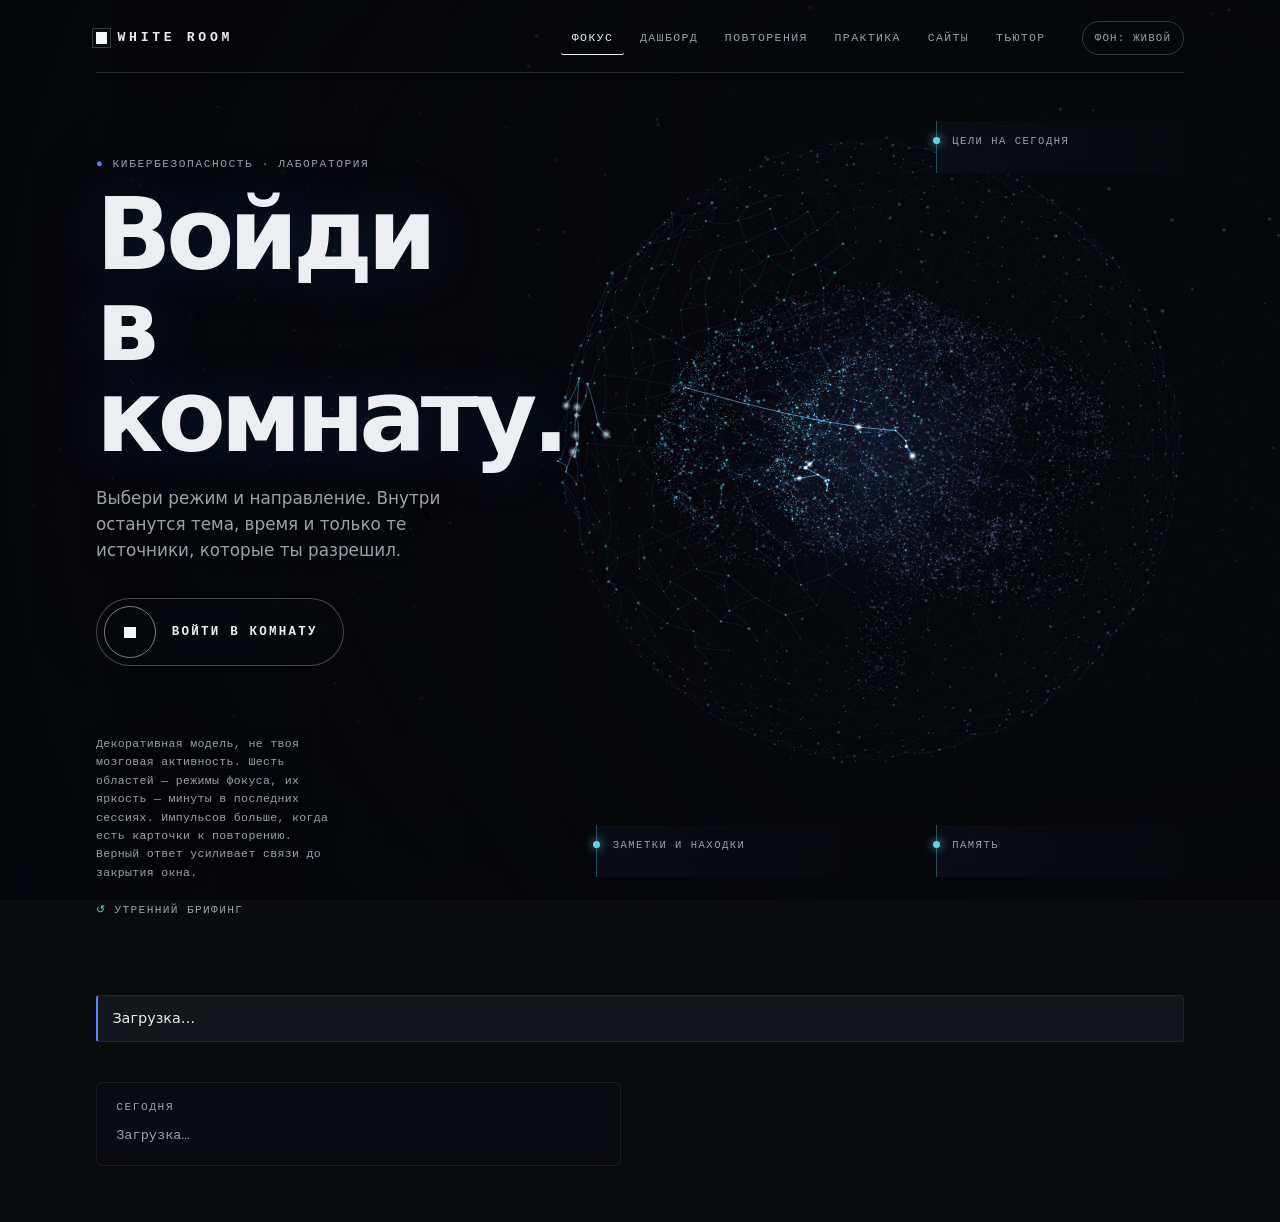
==== commit b62e8fd8: "Добавить редактор сетапа рабочих столов в окно Ряды «стол → приложение» вместо ручной правки TOML: т" ====
--- a/whiteroom-app/ui/index.html
+++ b/whiteroom-app/ui/index.html
@@ -72,7 +72,16 @@
           </fieldset>
           <fieldset><legend>Рабочие столы</legend>
             <label><input id="apply-setup" type="checkbox" checked> Разложить окна по сетапу направления</label>
-            <button type="button" id="edit-setup">Изменить сетап</button>
+            <button type="button" id="edit-setup" aria-expanded="false" aria-controls="setup-editor">Изменить сетап</button>
+            <div id="setup-editor" hidden>
+              <ol id="setup-rows"></ol>
+              <label><input id="setup-close-others" type="checkbox"> Закрыть остальные окна после открытия</label>
+              <div class="setup-actions">
+                <button type="button" id="setup-add">Добавить окно</button>
+                <button type="button" id="setup-save">Сохранить сетап</button>
+                <button type="button" id="setup-file">Открыть файл</button>
+              </div>
+            </div>
           </fieldset>
           <button type="button" id="edit-topic-sites">Разрешённые сайты</button>
           <button class="primary">Начать сессию</button>
--- a/whiteroom-app/ui/theme.css
+++ b/whiteroom-app/ui/theme.css
@@ -742,3 +742,16 @@
 #review-preview:empty, #review-status:empty { display: none; }
 #review-preview { display: grid; gap: .5rem; }
 #review-preview > p { margin: 0; color: var(--muted); font-size: .78rem; }
+
+/* Редактор сетапа рабочих столов */
+#setup-editor:not([hidden]) { display: grid; gap: .6rem; margin-top: .6rem; }
+#setup-rows { display: grid; gap: .45rem; margin: 0; padding: 0; list-style: none; }
+#setup-rows li { display: grid; grid-template-columns: 6.5rem minmax(0, 1fr) minmax(0, 1fr) auto; gap: .4rem; align-items: center; }
+#setup-rows li select, #setup-rows li input { width: 100%; min-width: 0; }
+#setup-rows li input.off { visibility: hidden; }
+.setup-actions { display: flex; flex-wrap: wrap; gap: .4rem; }
+@media (max-width: 560px) {
+  #setup-rows li { grid-template-columns: 6.5rem minmax(0, 1fr); }
+  #setup-rows li input { grid-column: 1 / -1; }
+  #setup-rows li input.off { display: none; }
+}
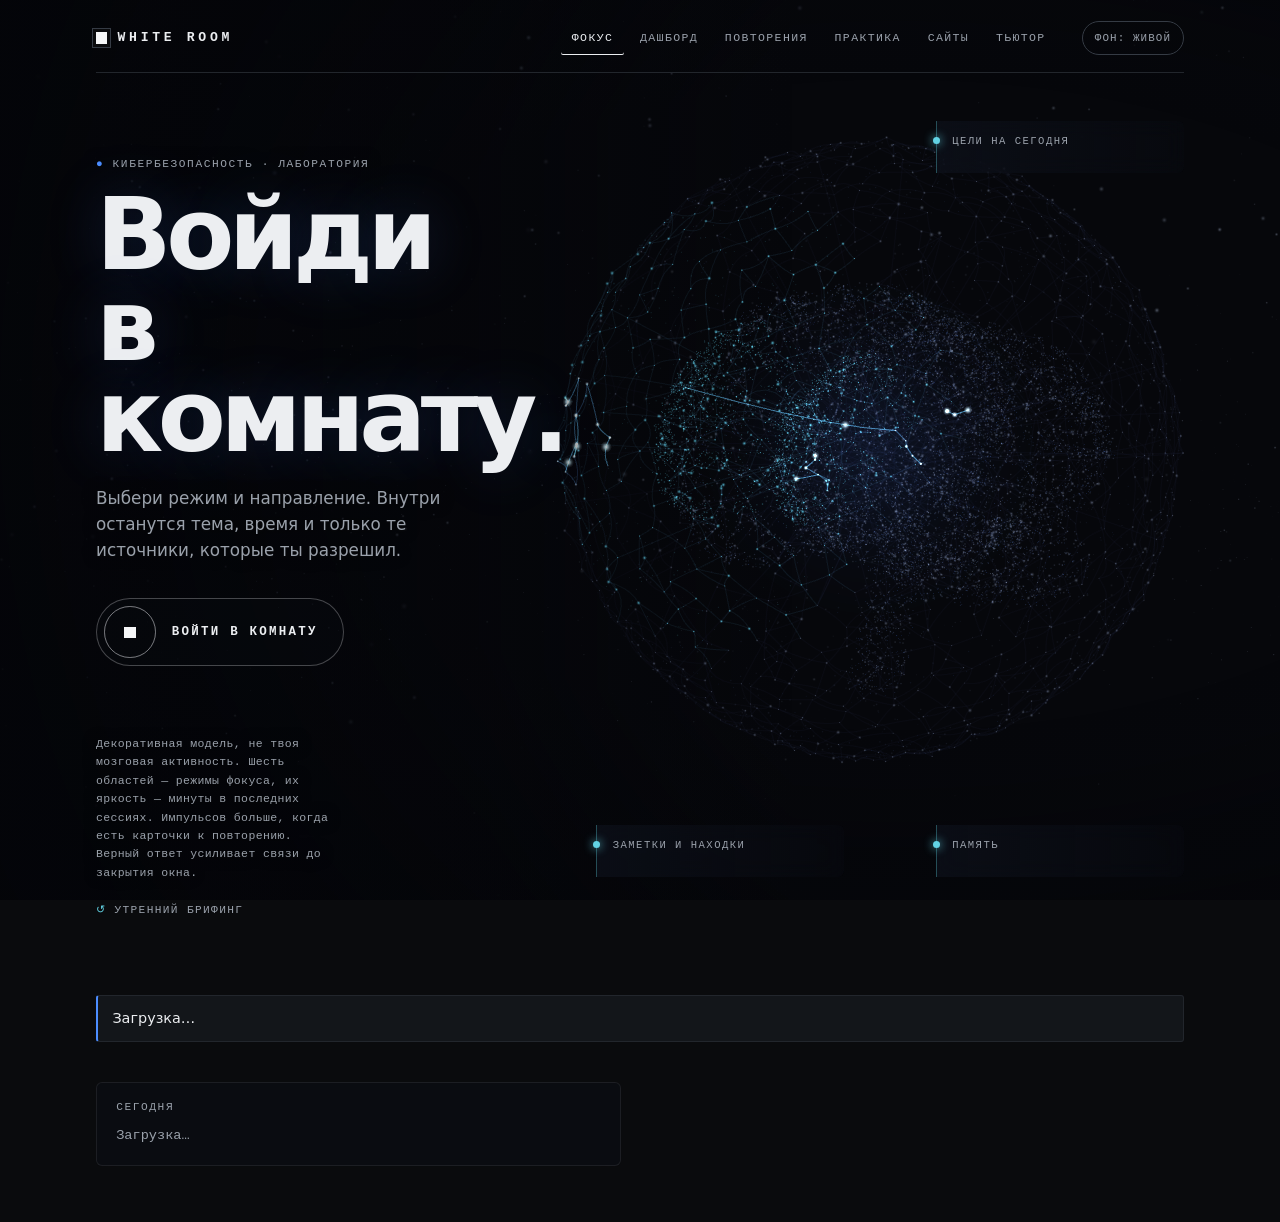
==== commit 52c4dccc: "Добавить учебный MVP: недельную проверку, отчёт пилота и просмотр вопросов Claude - Недельная провер" ====
--- a/whiteroom-app/ui/index.html
+++ b/whiteroom-app/ui/index.html
@@ -23,6 +23,7 @@
         <button type="button" aria-controls="tutor" aria-pressed="false">Тьютор</button>
       </nav>
       <button type="button" id="motion" class="motion">Фон: живой</button>
+      <p class="notice" id="help-lock" role="status" hidden></p>
     </header>
     <section id="study" aria-label="Сессия">
       <div class="stage">
@@ -55,36 +56,62 @@
             <p class="eyebrow">Протокол сессии</p>
             <button type="button" id="close-setup">Назад</button>
           </div>
-          <fieldset><legend>Режим фокуса</legend><div id="focus-modes"></div></fieldset>
-          <div class="focus-settings">
-            <label>Направление<select name="direction" required></select></label>
-            <label>Тема сессии<input name="topic" placeholder="По желанию" maxlength="200"></label>
+          <div class="ask"><h3 class="question">Каким будет этот фокус?</h3>
+            <fieldset><legend>Режим фокуса</legend><div id="focus-modes"></div></fieldset></div>
+          <div class="ask"><h3 class="question">В каком направлении ты растёшь сейчас?</h3>
+            <label>Направление<select name="direction" required></select></label></div>
+          <div class="ask"><h3 class="question">Что именно ты хочешь понять или сделать?</h3>
+            <label>Тема сессии<input name="topic" placeholder="Одной фразой" maxlength="200" required></label></div>
+          <div class="ask"><h3 class="question">Сколько времени ты готов отдать?</h3>
             <label>Цель по времени<select id="focus-goal">
               <option value="0">Без лимита</option>
               <option value="25">25 мин</option>
               <option value="50">50 мин</option>
               <option value="90">90 мин</option>
-            </select></label>
+            </select></label></div>
+          <div class="ask"><h3 class="question">Сколько ты думаешь это займет?</h3>
+            <label>Оценка, мин<input id="focus-estimate" type="number" min="1" max="600" placeholder="Минут" required></label></div>
+          <div class="ask"><h3 class="question">Что можно записывать, чтобы потом разобрать сессию?</h3>
+            <fieldset><legend>Запись в этой сессии</legend>
+              <label><input id="capture-window" type="checkbox"> Окна и их заголовки</label>
+              <label><input id="capture-browser" type="checkbox"> Вкладки и выдержки с учебных сайтов</label>
+            </fieldset></div>
+          <div class="ask"><h3 class="question">Какие приложения закрыть на время сессии?</h3>
+            <p>За 10 секунд до закрытия придёт предупреждение. Список нельзя менять, пока идёт сессия.</p>
+            <ul id="app-list"></ul>
+            <label>Приложение<input id="app-input" placeholder="discord" maxlength="64"></label>
+            <div class="app-add">
+              <button type="button" data-app="telegram">Telegram</button>
+              <button type="button" data-app="discord">Discord</button>
+              <button type="button" id="app-add">Добавить</button>
+            </div></div>
+          <div class="ask"><h3 class="question">Выключить все уведомления на время сессии?</h3>
+            <label><input id="mute-notifications" type="checkbox" checked> Да, режим «не беспокоить» до конца сессии</label>
+            <p>Предупреждения WHITE ROOM всё равно придут. Прежнее состояние вернётся после сессии.</p></div>
+          <div class="ask"><h3 class="question">Подготовить рабочее место?</h3>
+            <fieldset><legend>Рабочие столы</legend>
+              <label><input id="apply-setup" type="checkbox" checked> Разложить окна по сетапу направления</label>
+              <button type="button" id="edit-setup" aria-expanded="false" aria-controls="setup-editor">Изменить сетап</button>
+              <div id="setup-editor" hidden>
+                <ol id="setup-rows"></ol>
+                <label><input id="setup-close-others" type="checkbox"> Закрыть остальные окна после открытия</label>
+                <div class="setup-actions">
+                  <button type="button" id="setup-add">Добавить окно</button>
+                  <button type="button" id="setup-save">Сохранить сетап</button>
+                  <button type="button" id="setup-file">Открыть файл</button>
+                </div>
+              </div>
+            </fieldset>
+            <button type="button" id="edit-topic-sites">Заблокированные сайты</button></div>
+          <div class="ask"><h3 class="question">Даёшь слово?</h3>
+            <p id="commit-text"></p>
+            <label class="commit"><input id="commit" type="checkbox" required> Да, я берусь за это и не отвлекаюсь</label></div>
+          <div class="ask-nav">
+            <button type="button" id="ask-back">Назад</button>
+            <span id="ask-dots" aria-hidden="true"></span>
+            <button type="button" id="ask-next" class="primary">Дальше</button>
+            <button id="ask-start" class="primary">Начать сессию</button>
           </div>
-          <fieldset><legend>Запись в этой сессии</legend>
-            <label><input id="capture-window" type="checkbox"> Окна и их заголовки</label>
-            <label><input id="capture-browser" type="checkbox"> Вкладки и выдержки с учебных сайтов</label>
-          </fieldset>
-          <fieldset><legend>Рабочие столы</legend>
-            <label><input id="apply-setup" type="checkbox" checked> Разложить окна по сетапу направления</label>
-            <button type="button" id="edit-setup" aria-expanded="false" aria-controls="setup-editor">Изменить сетап</button>
-            <div id="setup-editor" hidden>
-              <ol id="setup-rows"></ol>
-              <label><input id="setup-close-others" type="checkbox"> Закрыть остальные окна после открытия</label>
-              <div class="setup-actions">
-                <button type="button" id="setup-add">Добавить окно</button>
-                <button type="button" id="setup-save">Сохранить сетап</button>
-                <button type="button" id="setup-file">Открыть файл</button>
-              </div>
-            </div>
-          </fieldset>
-          <button type="button" id="edit-topic-sites">Разрешённые сайты</button>
-          <button class="primary">Начать сессию</button>
         </form>
         <div id="active-study" hidden>
           <p id="active-focus"></p>
@@ -109,10 +136,17 @@
       <div id="study-summary" hidden>
         <h2>Активность за сессию</h2>
         <pre id="focus-log"></pre>
+        <button type="button" id="self-check" class="primary">Проверить себя: несколько вопросов без подсказок</button>
         <div class="session-review">
+          <details class="review-sources">
+            <summary>Добавить материал к разбору</summary>
+            <label>Выделенный текст<textarea id="review-text" rows="3"></textarea></label>
+            <label>Файлы .txt или .md<input id="review-files" type="file" accept=".txt,.md" multiple></label>
+          </details>
           <button type="button" id="review-session">Разобрать сессию с Claude</button>
           <div id="review-preview"></div>
           <p class="notice" id="review-status" role="status"></p>
+          <div id="review-drafts"></div>
         </div>
         <p>Задача по теме: <code>whiteroom practice pwn|math</code>.</p>
       </div>
@@ -140,6 +174,12 @@
         <p class="dash-detail" id="dash-detail" aria-live="polite"></p>
         <div class="dash-legend" aria-hidden="true">Меньше<span data-level="0"></span><span data-level="1"></span><span data-level="2"></span><span data-level="3"></span><span data-level="4"></span>Больше</div>
       </div>
+      <section class="pilot" aria-labelledby="pilot-heading">
+        <h2 id="pilot-heading">Отчёт пилота</h2>
+        <p id="pilot-legend"></p>
+        <button type="button" id="pilot-show">Показать отчёт</button>
+        <pre id="pilot-text" hidden></pre>
+      </section>
       <p class="notice" id="dash-message" role="status"></p>
     </section>
     <section id="reviews" aria-label="Повторения" hidden>
@@ -157,16 +197,11 @@
       <div id="tutor-page"></div>
     </section>
     <section id="sites" aria-label="Сайты" hidden>
-      <p>Во время сессии Chromium открывает только разрешённые сайты. Google доступен для любой темы.</p>
+      <p>Chromium открывает все сайты. Во время сессии закрыты только домены из этого списка.</p>
       <fieldset id="site-controls">
-        <form id="view-sites">
-          <label>Тема сессии <input id="site-topic" list="site-topics" maxlength="200" required></label>
-          <datalist id="site-topics"></datalist>
-          <button>Показать</button>
-        </form>
         <form id="add-site">
-          <label>Домен <input name="domain" placeholder="docs.example.org" required></label>
-          <button>Разрешить</button>
+          <label>Домен <input name="domain" placeholder="youtube.com" required></label>
+          <button>Заблокировать</button>
         </form>
         <ul id="site-list"></ul>
       </fieldset>
--- a/whiteroom-app/ui/theme.css
+++ b/whiteroom-app/ui/theme.css
@@ -64,7 +64,7 @@
 .readouts small { display: block; margin-top: .23rem; color: var(--muted); font: .7rem/1.4 var(--sans); letter-spacing: .01em; }
 
 /* Протокол входа. */
-#start-study { display: grid; gap: 1.6rem; }
+#start-study:not([hidden]) { display: grid; gap: 1.6rem; }
 legend { margin-bottom: .8rem; }
 #focus-modes { display: grid; grid-template-columns: repeat(2, minmax(0, 1fr)); gap: .5rem; counter-reset: mode; }
 #focus-modes label {
@@ -363,7 +363,7 @@
   transition: opacity .55s var(--ease), transform .7s var(--ease), filter .55s, visibility 0s linear .7s;
 }
 body:not(.setup) #study-controls { position: absolute; inset: 0 0 auto; }
-.protocol-head { display: flex; align-items: center; justify-content: space-between; gap: 1rem; }
+.protocol-head { display: flex; align-items: center; justify-content: space-between; gap: 1rem; flex-wrap: wrap; }
 .protocol-head .eyebrow { margin: 0; }
 #close-setup { min-height: 2.1rem; padding: .3rem .8rem; border-color: var(--line-strong); font: .7rem var(--mono); letter-spacing: .12em; text-transform: uppercase; }
 body.setup .deck { position: absolute; opacity: 0; visibility: hidden; transform: translateY(-.75rem); filter: blur(6px); transition-delay: 0s, 0s, 0s, .7s; }
@@ -743,6 +743,18 @@
 #review-preview { display: grid; gap: .5rem; }
 #review-preview > p { margin: 0; color: var(--muted); font-size: .78rem; }
 
+/* Вопросы старта сессии: по одному на экране */
+#start-study .ask { display: none; gap: 1rem; }
+#start-study .ask.current { display: grid; animation: ask-in .45s var(--ease) both; }
+#start-study .question { margin: 0; font-size: clamp(1.4rem, 3vw, 2rem); font-weight: 500; }
+#start-study .ask-nav { display: flex; flex-wrap: wrap; align-items: center; gap: 1rem; }
+#start-study #ask-dots { flex: 1; min-width: 6rem; text-align: center; color: var(--muted); letter-spacing: .2em; }
+@keyframes ask-in { from { opacity: 0; transform: translateY(18px); } to { opacity: 1; transform: none; } }
+@media (prefers-reduced-motion: reduce) { #start-study .ask.current { animation: none; } }
+#start-study .ask > label { display: grid; gap: .45rem; max-width: 28rem; }
+#start-study .ask select, #start-study .ask input:not([type=checkbox]):not([type=radio]) { width: 100%; min-width: 0; font: 400 1rem var(--sans); color: var(--text); }
+#start-study .app-add { display: flex; gap: .6rem; flex-wrap: wrap; }
+
 /* Редактор сетапа рабочих столов */
 #setup-editor:not([hidden]) { display: grid; gap: .6rem; margin-top: .6rem; }
 #setup-rows { display: grid; gap: .45rem; margin: 0; padding: 0; list-style: none; }
@@ -755,3 +767,17 @@
   #setup-rows li input { grid-column: 1 / -1; }
   #setup-rows li input.off { display: none; }
 }
+
+/* Этап 3: просмотр вопросов Claude, материал к разбору, недельный блок, отчёт пилота. */
+.draft { display: grid; gap: .4rem; padding: .8rem 1rem; margin: 0 0 .6rem; border: 1px solid var(--line); border-radius: var(--radius); background: var(--bg-2); min-width: 0; overflow-wrap: anywhere; }
+.draft p, .draft blockquote { margin: 0; }
+.draft blockquote { padding-left: .7rem; border-left: 2px solid var(--line); font-style: italic; }
+.draft label { display: grid; gap: .25rem; }
+.draft input, .draft select, .draft textarea, .review-sources textarea, .review-sources input { box-sizing: border-box; width: 100%; min-width: 0; }
+.review-sources label { display: grid; gap: .25rem; margin-top: .5rem; }
+#self-check { justify-self: start; max-width: 100%; white-space: normal; }
+#help-lock { flex-basis: 100%; margin: 0; }
+.pilot { display: grid; gap: .6rem; margin-top: 1.5rem; min-width: 0; }
+.pilot #pilot-show { justify-self: start; }
+#pilot-text, #review-content pre, .draft { max-width: 100%; overflow-wrap: anywhere; }
+#review-content ol { padding-left: 1.2rem; }
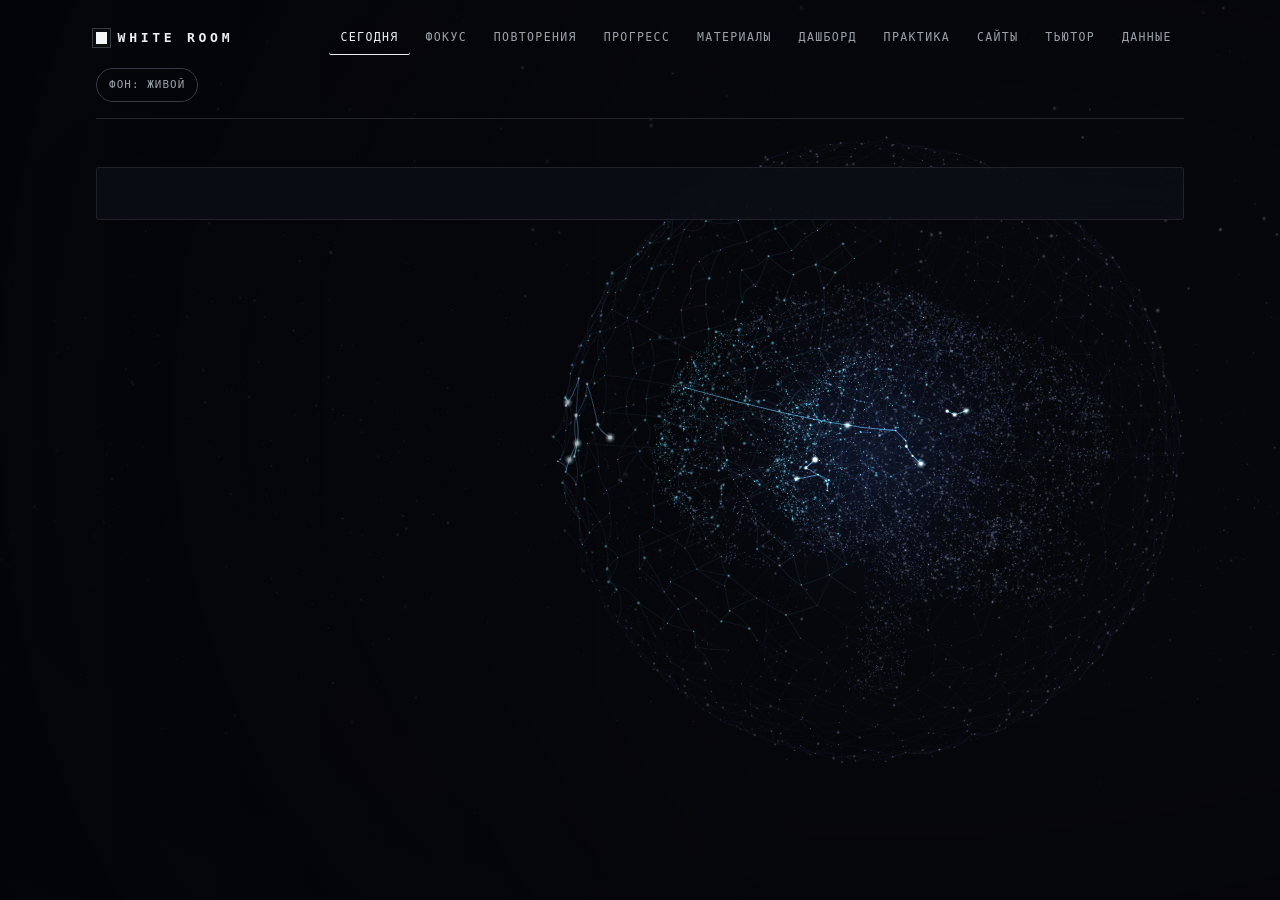
==== commit ab3d9bf0: "Добавить WHITE ROOM 1.0: цели, план, возобновляемый блок, прогресс и релиз Ядро learn.rs: цели и пре" ====
--- a/whiteroom-app/ui/index.html
+++ b/whiteroom-app/ui/index.html
@@ -8,6 +8,7 @@
   <link rel="stylesheet" href="theme.css">
   <script src="field.js" defer></script>
   <script src="app.js" defer></script>
+  <script src="learn.js" defer></script>
 </head>
 <body>
   <canvas id="field" aria-hidden="true"></canvas>
@@ -15,17 +16,25 @@
     <header>
       <h1><span class="mark" aria-hidden="true"></span>WHITE ROOM</h1>
       <nav aria-label="Разделы">
-        <button type="button" aria-controls="study" aria-pressed="true">Фокус</button>
+        <button type="button" aria-controls="start" aria-pressed="true">Сегодня</button>
+        <button type="button" aria-controls="study" aria-pressed="false">Фокус</button>
+        <button type="button" aria-controls="reviews" aria-pressed="false">Повторения</button>
+        <button type="button" aria-controls="progress" aria-pressed="false">Прогресс</button>
+        <button type="button" aria-controls="materials" aria-pressed="false">Материалы</button>
         <button type="button" aria-controls="dashboard" aria-pressed="false">Дашборд</button>
-        <button type="button" aria-controls="reviews" aria-pressed="false">Повторения</button>
         <button type="button" aria-controls="practice" aria-pressed="false">Практика</button>
         <button type="button" aria-controls="sites" aria-pressed="false">Сайты</button>
         <button type="button" aria-controls="tutor" aria-pressed="false">Тьютор</button>
+        <button type="button" aria-controls="seen" aria-pressed="false">Данные</button>
       </nav>
       <button type="button" id="motion" class="motion">Фон: живой</button>
       <p class="notice" id="help-lock" role="status" hidden></p>
     </header>
-    <section id="study" aria-label="Сессия">
+    <section id="start" aria-label="Сегодня">
+      <fieldset id="learn-view"></fieldset>
+      <p class="notice" id="learn-message" role="status"></p>
+    </section>
+    <section id="study" aria-label="Сессия" hidden>
       <div class="stage">
         <div class="deck">
           <p class="eyebrow">Кибербезопасность · лаборатория</p>
@@ -207,7 +216,29 @@
       </fieldset>
       <p class="notice" id="sites-message" role="status"></p>
     </section>
+    <section id="progress" aria-label="Прогресс" hidden>
+      <div id="progress-view" class="learn-panel"></div>
+      <p class="notice" id="progress-message" role="status"></p>
+    </section>
+    <section id="materials" aria-label="Материалы" hidden>
+      <fieldset id="materials-view"></fieldset>
+      <p class="notice" id="materials-message" role="status"></p>
+    </section>
+    <section id="seen" aria-label="Что WHITE ROOM видит" hidden>
+      <fieldset id="seen-view"></fieldset>
+      <p class="notice" id="seen-message" role="status"></p>
+    </section>
   </main>
+  <dialog id="learn-dialog" aria-labelledby="learn-dialog-title">
+    <form method="dialog">
+      <h2 id="learn-dialog-title"></h2>
+      <textarea id="learn-dialog-text" rows="4" aria-labelledby="learn-dialog-title"></textarea>
+      <div class="tutor-actions">
+        <button value="save" class="primary">Сохранить</button>
+        <button value="" formnovalidate>Отмена · Esc</button>
+      </div>
+    </form>
+  </dialog>
   <div id="tutor-dialog" role="dialog" aria-modal="true" aria-labelledby="tutor-dialog-title" hidden>
     <div class="tutor-head">
       <h2 id="tutor-dialog-title">Тьютор · теория</h2>
--- a/whiteroom-app/ui/theme.css
+++ b/whiteroom-app/ui/theme.css
@@ -171,11 +171,11 @@
 #stop-study { margin-top: .75rem; padding: .7rem 1.8rem; border-color: var(--text); font: 600 .76rem/1 var(--mono); letter-spacing: .16em; text-transform: uppercase; }
 
 /* ───── Разделы: повторения, практика, сайты. ───── */
-#reviews, #practice, #sites { animation: rise .45s var(--ease) both; }
-#review-content, #practice-controls, #site-controls { padding: clamp(1rem, 3vw, 1.6rem); border: 1px solid var(--line); border-radius: var(--radius); background: var(--surface); }
+#reviews, #practice, #sites, #start, #progress, #materials, #seen { animation: rise .45s var(--ease) both; }
+#review-content, #practice-controls, #site-controls, #learn-view, .learn-panel, #materials-view, #seen-view { padding: clamp(1rem, 3vw, 1.6rem); border: 1px solid var(--line); border-radius: var(--radius); background: var(--surface); }
 #review-content > p:first-child { margin-top: 0; color: var(--muted); font: .74rem var(--mono); letter-spacing: .1em; text-transform: uppercase; }
 #review-content h2.prose, #challenge-detail h2 { font-size: clamp(1.2rem, 3vw, 1.55rem); line-height: 1.3; letter-spacing: -.02em; overflow-wrap: anywhere; }
-#focus-log, #review-content pre { padding: .8rem 1rem; border: 1px solid var(--line); border-radius: var(--radius); background: var(--bg-2); }
+#focus-log, #review-content pre, #learn-view pre { padding: .8rem 1rem; border: 1px solid var(--line); border-radius: var(--radius); background: var(--bg-2); }
 #review-content label, #challenge-detail label, #add-site label {
   display: inline-flex; flex-wrap: wrap; align-items: center; gap: .4rem .6rem; max-width: 100%;
 }
@@ -400,7 +400,7 @@
   background: rgba(12, 15, 22, .55); -webkit-backdrop-filter: blur(12px); backdrop-filter: blur(12px);
 }
 body.setup .logs { opacity: .35; }
-#review-content, #practice-controls, #site-controls {
+#review-content, #practice-controls, #site-controls, #learn-view, .learn-panel, #materials-view, #seen-view {
   background: rgba(14, 17, 25, .7); border-color: rgba(236, 238, 241, .09);
   -webkit-backdrop-filter: blur(14px); backdrop-filter: blur(14px);
 }
@@ -781,3 +781,62 @@
 .pilot #pilot-show { justify-self: start; }
 #pilot-text, #review-content pre, .draft { max-width: 100%; overflow-wrap: anywhere; }
 #review-content ol { padding-left: 1.2rem; }
+
+/* ───── WHITE ROOM 1.0: сегодня, цель, блок, прогресс, материалы, данные. ───── */
+:is(#learn-view, .learn-panel, #materials-view, #seen-view) { display: grid; gap: .8rem; min-width: 0; }
+:is(#learn-view, .learn-panel, #materials-view, #seen-view) > * { margin: 0; min-width: 0; }
+:is(#learn-view, .learn-panel, #materials-view, #seen-view) h2 { margin: 0; font-size: clamp(1.15rem, 3vw, 1.45rem); }
+:is(#learn-view, .learn-panel, #materials-view, #seen-view) h3 { margin: .6rem 0 0; color: var(--muted); font: 500 .7rem/1.4 var(--mono); letter-spacing: .12em; text-transform: uppercase; }
+:is(#learn-view, #materials-view, #seen-view) label:not(:has(> [type="checkbox"])) { display: grid; gap: .3rem; max-width: 40rem; font-size: .88rem; }
+:is(#learn-view, #materials-view) label :is(input:not([type="checkbox"], [type="number"]), select, textarea) { width: 100%; min-width: 0; }
+:is(#learn-view, #materials-view, #learn-dialog) textarea {
+  box-sizing: border-box; width: 100%; padding: .55rem .7rem; border: 1px solid var(--control-line); border-radius: var(--radius);
+  background: var(--bg-2); color: var(--text); font: 400 .92rem/1.45 var(--sans); resize: vertical;
+}
+textarea.code { font-family: var(--mono); font-size: .84rem; }
+.learn-list { display: grid; margin: 0; padding: 0; list-style: none; }
+.learn-list > li { display: grid; gap: .45rem; padding: .7rem 0; border-top: 1px solid var(--line); overflow-wrap: anywhere; }
+.learn-list > li > p { margin: 0; color: var(--muted); font-size: .88rem; }
+.learn-list strong { display: block; font-weight: 600; line-height: 1.35; }
+.learn-list small, #learn-view small { display: block; margin-top: .2rem; color: var(--muted); font-size: .8rem; line-height: 1.45; }
+.learn-list fieldset { display: flex; flex-wrap: wrap; gap: .3rem .9rem; font-size: .84rem; }
+.learn-list fieldset legend { margin-bottom: .3rem; }
+.learn-list label { display: inline-flex; align-items: center; gap: .3rem; }
+.learn-list .tutor-actions label { display: inline-flex; grid-auto-flow: column; align-items: center; }
+.learn-note { padding: .7rem .9rem; border-left: 2px solid var(--cyan); background: var(--bg-2); border-radius: var(--radius); }
+.learn-note p { margin: 0 0 .5rem; }
+.learn-material { display: grid; grid-template-columns: repeat(3, minmax(0, 1fr)) auto; gap: .5rem; align-items: end; }
+.learn-why { color: var(--muted); font-size: .86rem; }
+.learn-work { display: grid; gap: .7rem; min-width: 0; }
+.learn-work > * { margin: 0; }
+.learn-work form { display: grid; gap: .6rem; justify-items: start; }
+.learn-work form label { width: 100%; }
+.learn-work form > button { border-color: var(--door); background: var(--door); color: var(--door-text); }
+.learn-work h2.prose { font-size: clamp(1.1rem, 3vw, 1.4rem); line-height: 1.35; }
+.learn-hint[data-note]::after { content: attr(data-note); display: block; margin-top: .3rem; color: var(--muted); font-size: .8rem; }
+.learn-expr { color: var(--muted); font-family: var(--mono); }
+.learn-timer { font: 400 clamp(2rem, 8vw, 3rem)/1 var(--mono); font-variant-numeric: tabular-nums; }
+.learn-verdict { font-weight: 600; }
+.learn-low { display: inline-block; margin-top: .3rem; padding: .1rem .45rem; border: 1px solid var(--line-strong); border-radius: 999px; color: var(--muted); font: .7rem var(--mono); }
+:is(#learn-view, .learn-panel, #materials-view, #seen-view) details > summary { cursor: pointer; padding: .3rem 0; color: var(--muted); font-size: .86rem; }
+#materials-view details { padding: .4rem .7rem; border: 1px solid var(--line); border-radius: var(--radius); }
+#materials-view details[open] { display: grid; gap: .6rem; padding-bottom: .8rem; }
+#materials-view details + details { margin-top: .4rem; }
+#learn-dialog {
+  box-sizing: border-box; width: min(32rem, calc(100% - 2rem)); padding: 1.1rem; border: 1px solid var(--line-strong);
+  border-radius: 6px; background: var(--surface); color: var(--text);
+}
+#learn-dialog::backdrop { background: rgba(5, 6, 8, .6); }
+#learn-dialog form { display: grid; gap: .7rem; }
+#learn-dialog h2 { margin: 0; }
+@media (max-width: 560px) {
+  .learn-material { grid-template-columns: minmax(0, 1fr); }
+}
+@media (max-width: 420px) {
+  nav { flex-wrap: wrap; justify-content: flex-start; overflow: visible; gap: .1rem .5rem; }
+}
+:is(#learn-view, .learn-panel, #materials-view, #seen-view) > p { color: var(--muted); font-size: .9rem; }
+@media (max-width: 1100px) and (min-width: 421px) {
+  nav button { padding: .4rem .4rem; letter-spacing: .05em; }
+}
+:is(.learn-work, #learn-view, .learn-panel, #materials-view, #seen-view) > button { justify-self: start; }
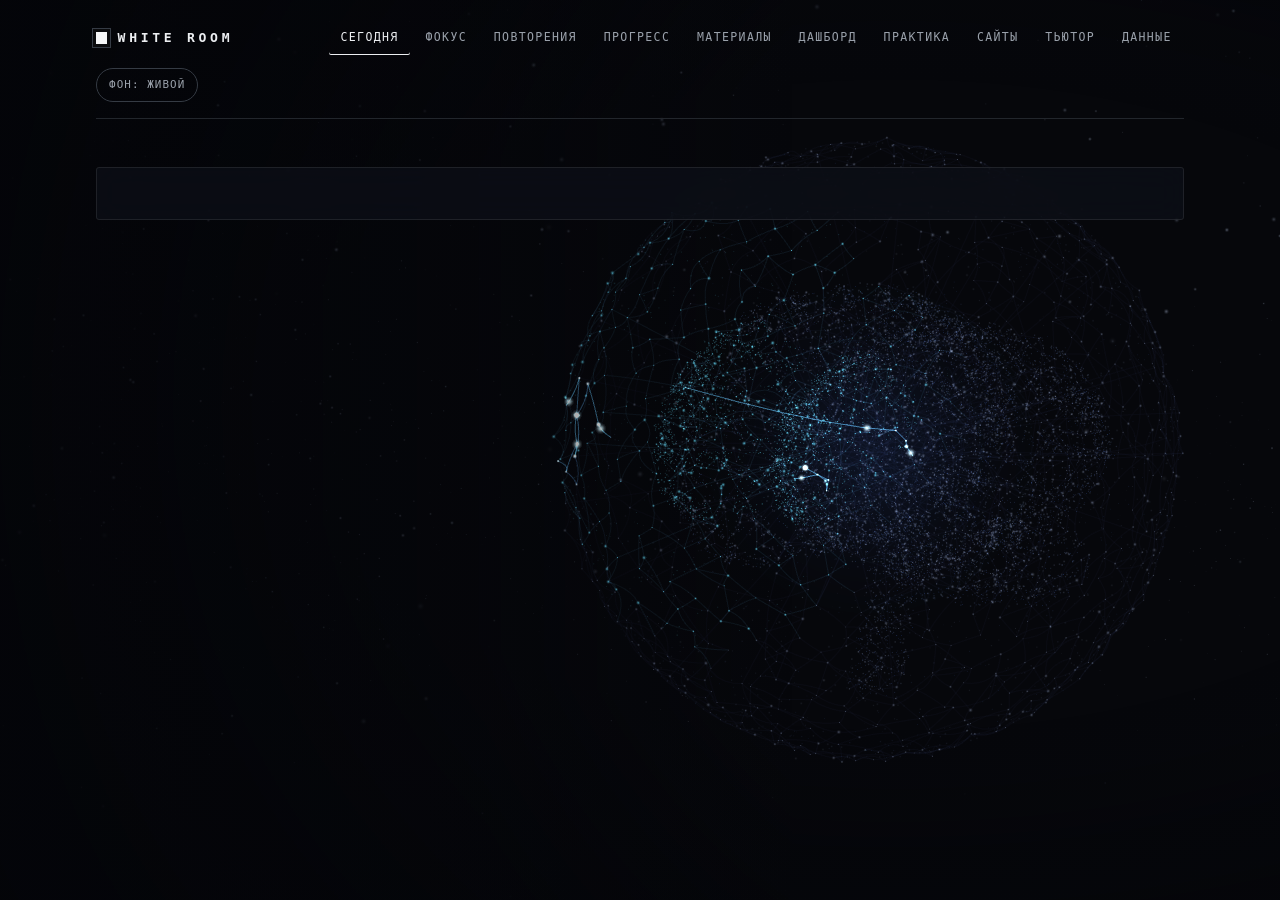
==== commit 606d33a2: "Добавить очистку записей активности, исправить связь шага с попыткой, проверить Chromium Очистка (D2" ====
--- a/whiteroom-app/ui/index.html
+++ b/whiteroom-app/ui/index.html
@@ -239,6 +239,16 @@
       </div>
     </form>
   </dialog>
+  <dialog id="clear-dialog" aria-labelledby="clear-dialog-title">
+    <form method="dialog">
+      <h2 id="clear-dialog-title">Очистить записи активности?</h2>
+      <div id="clear-dialog-body"></div>
+      <div class="tutor-actions">
+        <button value="apply" class="primary">Удалить</button>
+        <button value="" formnovalidate>Отмена · Esc</button>
+      </div>
+    </form>
+  </dialog>
   <div id="tutor-dialog" role="dialog" aria-modal="true" aria-labelledby="tutor-dialog-title" hidden>
     <div class="tutor-head">
       <h2 id="tutor-dialog-title">Тьютор · теория</h2>
--- a/whiteroom-app/ui/theme.css
+++ b/whiteroom-app/ui/theme.css
@@ -822,13 +822,13 @@
 #materials-view details { padding: .4rem .7rem; border: 1px solid var(--line); border-radius: var(--radius); }
 #materials-view details[open] { display: grid; gap: .6rem; padding-bottom: .8rem; }
 #materials-view details + details { margin-top: .4rem; }
-#learn-dialog {
+#learn-dialog, #clear-dialog {
   box-sizing: border-box; width: min(32rem, calc(100% - 2rem)); padding: 1.1rem; border: 1px solid var(--line-strong);
   border-radius: 6px; background: var(--surface); color: var(--text);
 }
-#learn-dialog::backdrop { background: rgba(5, 6, 8, .6); }
-#learn-dialog form { display: grid; gap: .7rem; }
-#learn-dialog h2 { margin: 0; }
+#learn-dialog::backdrop, #clear-dialog::backdrop { background: rgba(5, 6, 8, .6); }
+#learn-dialog form, #clear-dialog form { display: grid; gap: .7rem; }
+#learn-dialog h2, #clear-dialog h2 { margin: 0; }
 @media (max-width: 560px) {
   .learn-material { grid-template-columns: minmax(0, 1fr); }
 }
@@ -840,3 +840,7 @@
   nav button { padding: .4rem .4rem; letter-spacing: .05em; }
 }
 :is(.learn-work, #learn-view, .learn-panel, #materials-view, #seen-view) > button { justify-self: start; }
+#learn-view > .learn-work + .tutor-actions { padding-top: .8rem; border-top: 1px solid var(--line); }
+#clear-dialog p { margin: 0; color: var(--muted); font-size: .88rem; }
+#clear-dialog p:first-child { color: var(--text); }
+.learn-work h2.prose { font-weight: 500; line-height: 1.45; }
